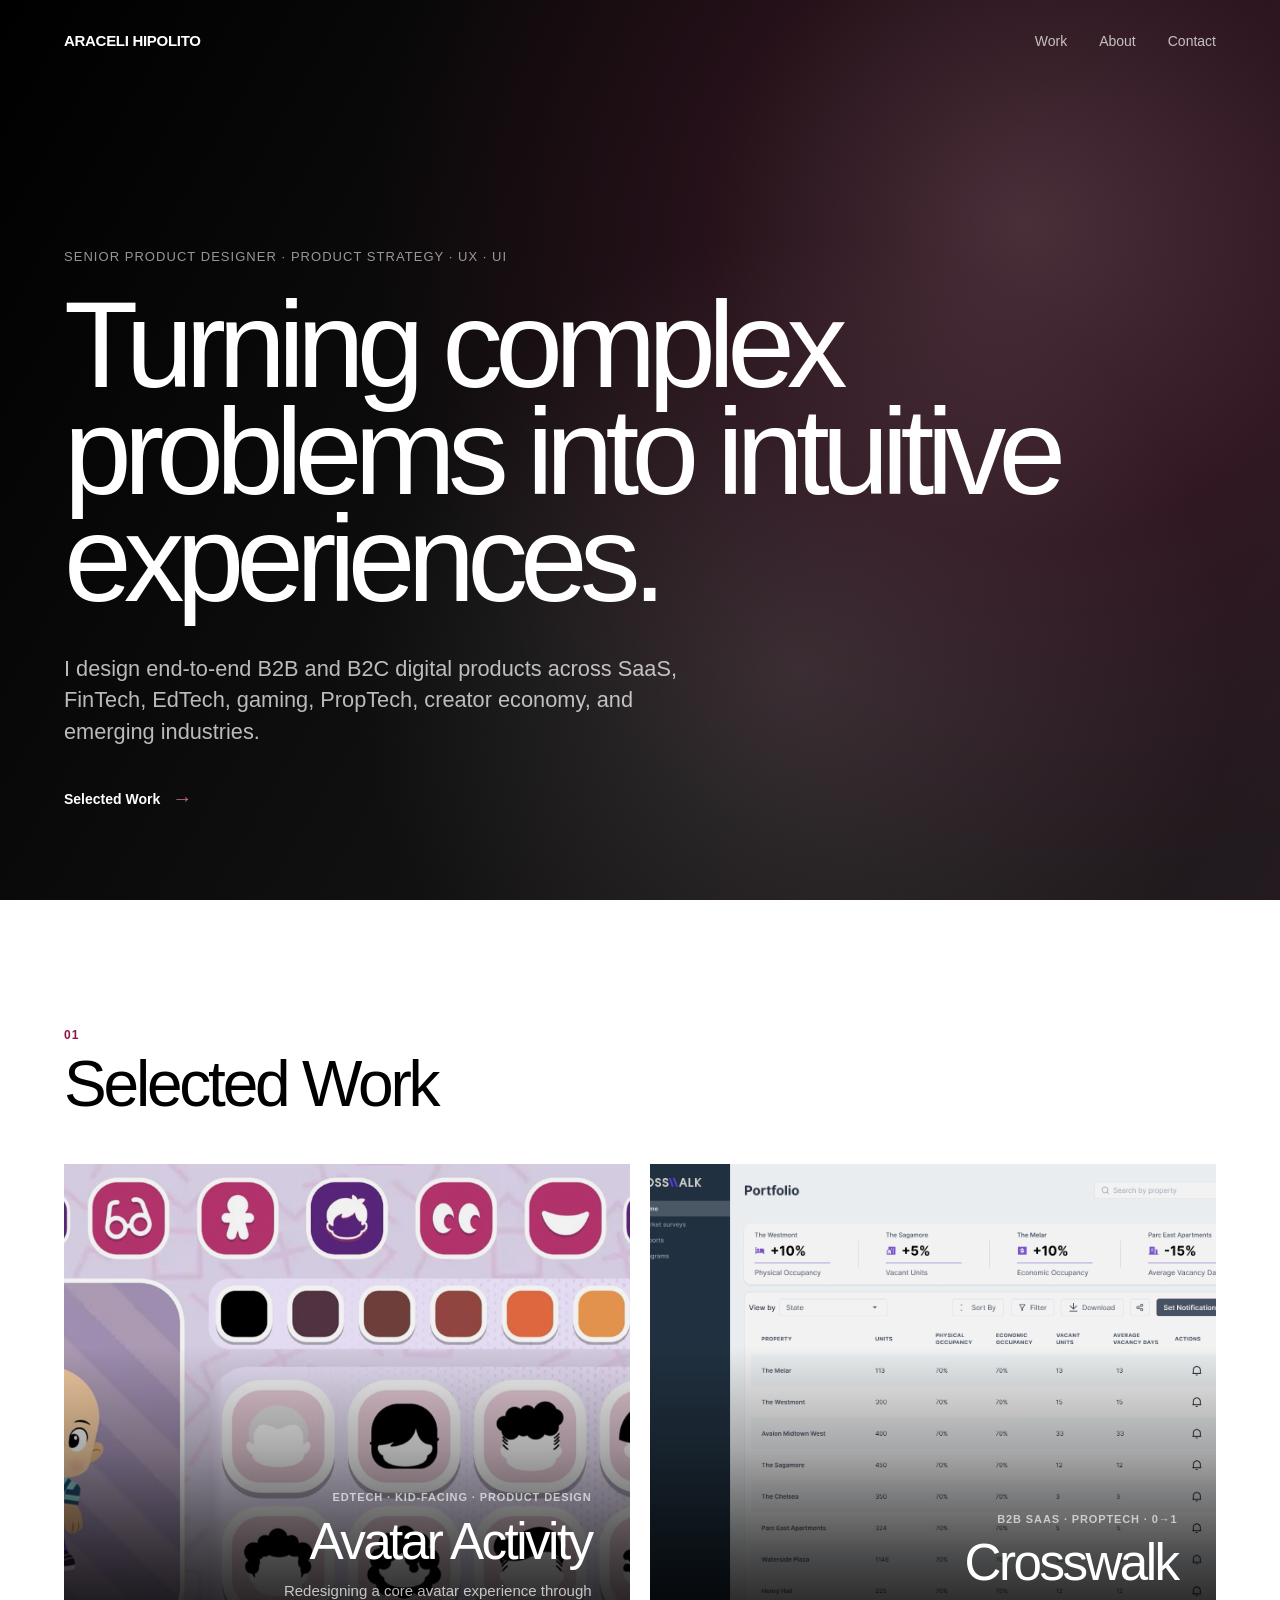
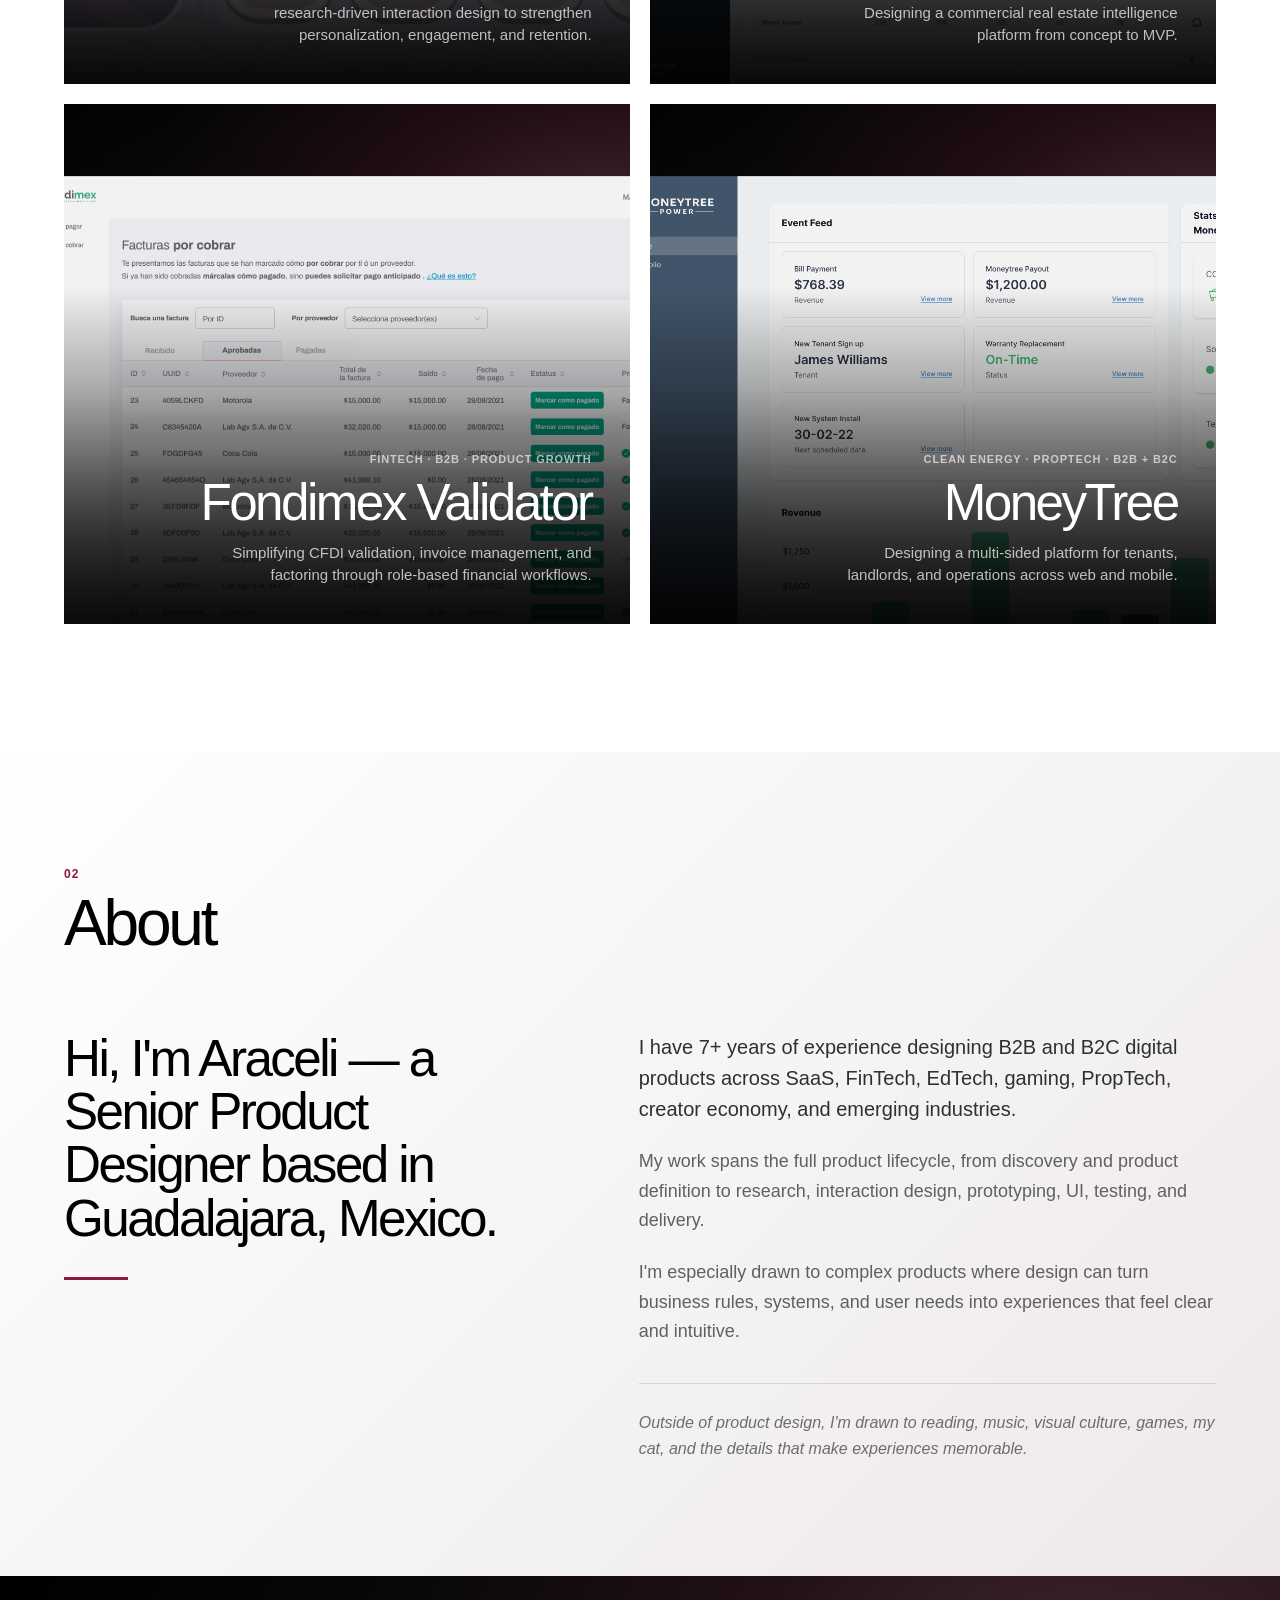
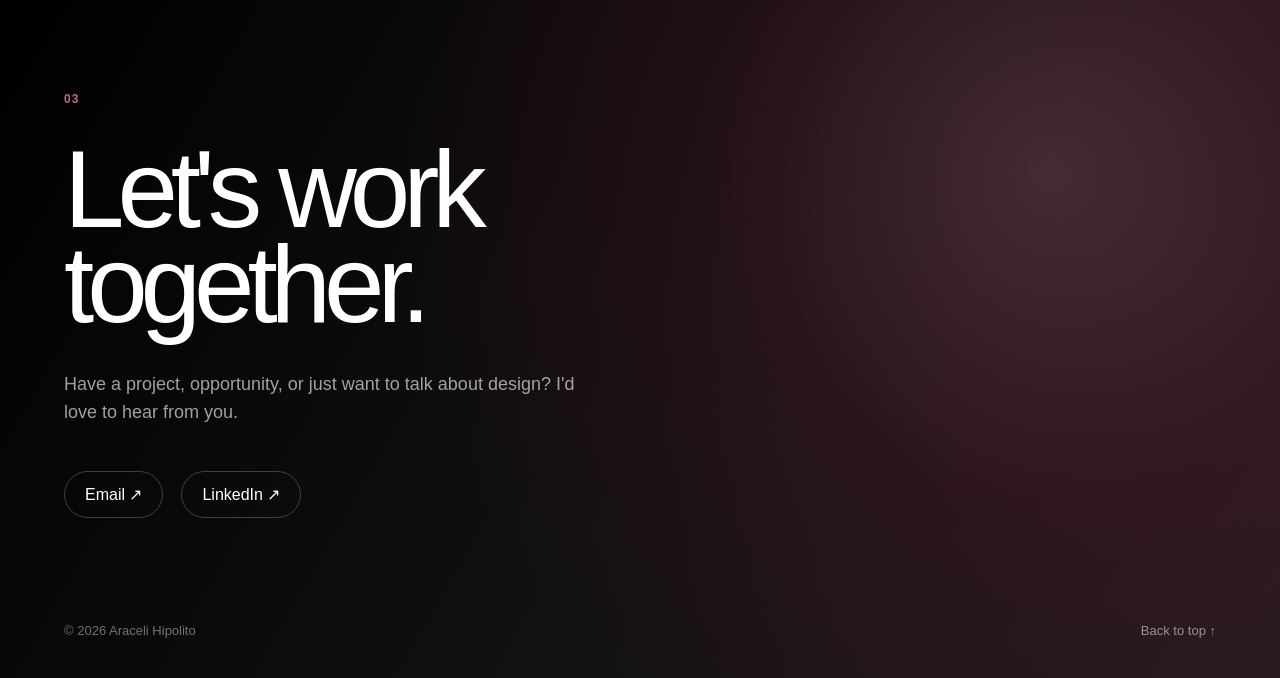
==== index.html @ 6e243907 "Update Selected Work project layout" ====
<!DOCTYPE html>
<html lang="en">

<head>
  <meta charset="UTF-8">

  <meta
    name="viewport"
    content="width=device-width, initial-scale=1.0"
  >

  <title>
    Araceli Hipolito — Senior Product Designer
  </title>

  <link
    rel="icon"
    type="image/png"
    href="/assets/favicon.png"
  >

  <meta
    name="description"
    content="Senior Product Designer crafting intuitive end-to-end digital experiences from complex problems."
  >

  <link
    rel="stylesheet"
    href="css/styles.css"
  >
</head>

<body>

  <header class="site-header">

    <a
      href="/"
      class="logo"
      aria-label="Araceli Hipolito — Home"
    >
      ARACELI HIPOLITO
    </a>

    <nav class="nav">
      <a href="#work">Work</a>
      <a href="#about">About</a>
      <a href="#contact">Contact</a>
    </nav>

  </header>


  <main>


    <!-- ========================================
         HERO
    ======================================== -->

    <section class="hero">

      <div class="hero-content">

        <p class="eyebrow">
          SENIOR PRODUCT DESIGNER · PRODUCT STRATEGY · UX · UI
        </p>

        <h1>
          Turning complex problems into intuitive experiences.
        </h1>

        <p class="hero-intro">
          I design end-to-end B2B and B2C digital products across SaaS,
          FinTech, EdTech, gaming, PropTech, creator economy, and
          emerging industries.
        </p>

        <a
          href="#work"
          class="hero-link"
        >
          Selected Work
          <span>→</span>
        </a>

      </div>

    </section>


    <!-- ========================================
         SELECTED WORK
    ======================================== -->

    <section class="work-section" id="work">

      <div class="section-heading">

        <p class="section-number">
          01
        </p>

        <h2>
          Selected Work
        </h2>

      </div>


      <div class="projects-grid">


        <!-- AVATAR ACTIVITY -->

        <a
          href="work/avatar.html"
          class="project-card project-edtech"
        >

          <div class="project-info">

            <p class="project-meta">
              EdTech · Kid-Facing · Product Design
            </p>

            <h3>
              Avatar Activity
            </h3>

            <p>
              Redesigning a core avatar experience through
              research-driven interaction design to strengthen
              personalization, engagement, and retention.
            </p>

          </div>

        </a>


        <!-- CROSSWALK -->

        <a
          href="work/crosswalk.html"
          class="project-card project-crosswalk"
        >

          <div class="project-info">

            <p class="project-meta">
              B2B SaaS · PropTech · 0→1
            </p>

            <h3>
              Crosswalk
            </h3>

            <p>
              Designing a commercial real estate intelligence platform
              from concept to MVP.
            </p>

          </div>

        </a>


        <!-- FONDIMEX VALIDATOR -->

        <a
          href="work/fondimex.html"
          class="project-card project-fondimex"
        >

          <div class="project-info">

            <p class="project-meta">
              FinTech · B2B · Product Growth
            </p>

            <h3>
              Fondimex Validator
            </h3>

            <p>
              Simplifying CFDI validation, invoice management, and
              factoring through role-based financial workflows.
            </p>

          </div>

        </a>


        <!-- MONEYTREE -->

        <a
          href="work/moneytree.html"
          class="project-card project-moneytree"
        >

          <div class="project-info">

            <p class="project-meta">
              Clean Energy · PropTech · B2B + B2C
            </p>

            <h3>
              MoneyTree
            </h3>

            <p>
              Designing a multi-sided platform for tenants, landlords,
              and operations across web and mobile.
            </p>

          </div>

        </a>


      </div>

    </section>


    <!-- ========================================
         ABOUT
    ======================================== -->

    <section class="about-section" id="about">

      <div class="section-heading">

        <p class="section-number">
          02
        </p>

        <h2>
          About
        </h2>

      </div>


      <div class="about-content">

        <div class="about-intro">

          <h3>
            Hi, I'm Araceli — a Senior Product Designer
            based in Guadalajara, Mexico.
          </h3>

        </div>


        <div class="about-copy">

          <p>
            I have 7+ years of experience designing B2B and B2C
            digital products across SaaS, FinTech, EdTech, gaming,
            PropTech, creator economy, and emerging industries.
          </p>

          <p>
            My work spans the full product lifecycle, from discovery
            and product definition to research, interaction design,
            prototyping, UI, testing, and delivery.
          </p>

          <p>
            I'm especially drawn to complex products where design
            can turn business rules, systems, and user needs into
            experiences that feel clear and intuitive.
          </p>

          <p class="about-personal">
            Outside of product design, I'm drawn to reading, music,
            visual culture, games, my cat, and the details that make
            experiences memorable.
          </p>

        </div>

      </div>

    </section>


    <!-- ========================================
         CONTACT
    ======================================== -->

    <section class="contact-section" id="contact">

      <p class="section-number">
        03
      </p>

      <h2>
        Let's work<br>
        together.
      </h2>

      <p class="contact-intro">
        Have a project, opportunity, or just want to talk about design?
        I'd love to hear from you.
      </p>


      <div class="contact-links">

        <a href="mailto:araceli.hipolito@gmail.com">
          Email ↗
        </a>

        <a
          href="https://www.linkedin.com/in/aracelihipolito"
          target="_blank"
          rel="noopener noreferrer"
        >
          LinkedIn ↗
        </a>

      </div>


      <div class="contact-footer">

        <p>
          © 2026 Araceli Hipolito
        </p>

        <a href="#">
          Back to top ↑
        </a>

      </div>

    </section>


  </main>

</body>

</html>
---- css/styles.css ----
:root {
  --cherry: #8b1947;
  --soft-cherry: #b86a86;
  --dusty-gray: #b6adb1;

  --black: #000000;
  --soft-black: #151515;
  --gray: #606060;
  --white: #ffffff;

  --page-padding: clamp(24px, 5vw, 80px);
}

/* RESET */

* {
  box-sizing: border-box;
  margin: 0;
  padding: 0;
}

html {
  scroll-behavior: smooth;
}

body {
  background: var(--black);
  color: var(--white);
  font-family:
    "Helvetica Neue",
    Helvetica,
    Arial,
    sans-serif;
  -webkit-font-smoothing: antialiased;
}

a {
  color: inherit;
  text-decoration: none;
}

/* HEADER */

.site-header {
  position: absolute;
  top: 0;
  left: 0;
  width: 100%;
  z-index: 10;

  display: flex;
  justify-content: space-between;
  align-items: center;

  padding: 32px var(--page-padding);
}

.logo {
  font-size: 15px;
  font-weight: 600;
  letter-spacing: -0.02em;
}

.nav {
  display: flex;
  align-items: center;
  gap: 32px;
}

.nav a {
  font-size: 14px;
  color: rgba(255, 255, 255, 0.72);
  transition: color 0.2s ease;
}

.nav a:hover {
  color: var(--white);
}

/* HERO */

.hero {
  position: relative;
  min-height: 100svh;

  display: flex;
  align-items: flex-end;

  overflow: hidden;
  padding:
    150px
    var(--page-padding)
    clamp(56px, 7vw, 100px);

  background:
    radial-gradient(
      circle at 80% 25%,
      rgba(184, 106, 134, 0.32) 0%,
      rgba(139, 25, 71, 0.18) 26%,
      transparent 54%
    ),
    radial-gradient(
      circle at 62% 75%,
      rgba(182, 173, 177, 0.18) 0%,
      transparent 42%
    ),
    linear-gradient(
      120deg,
      #000000 0%,
      #101010 48%,
      #231b1f 100%
    );
}

.hero-content {
  position: relative;
  z-index: 2;

  width: min(1100px, 100%);
}

.eyebrow {
  margin-bottom: 28px;

  font-size: 13px;
  font-weight: 500;
  letter-spacing: 0.08em;
  text-transform: uppercase;

  color: rgba(255, 255, 255, 0.58);
}

.hero h1 {
  max-width: 1050px;

  font-size: clamp(64px, 9.5vw, 150px);
  font-weight: 500;
  line-height: 0.88;
  letter-spacing: -0.065em;
}

.hero-intro {
  max-width: 620px;
  margin-top: 40px;

  font-size: clamp(18px, 1.7vw, 24px);
  font-weight: 400;
  line-height: 1.45;

  color: rgba(255, 255, 255, 0.72);
}

.hero-link {
  display: inline-flex;
  align-items: center;
  gap: 12px;

  margin-top: 40px;

  font-size: 14px;
  font-weight: 600;
}

.hero-link span {
  color: var(--soft-cherry);
  font-size: 20px;

  transition: transform 0.2s ease;
}

.hero-link:hover span {
  transform: translateX(5px);
}

/* MOBILE */

@media (max-width: 700px) {
  .site-header {
    padding-top: 24px;
  }

  .nav {
    gap: 18px;
  }

  .nav a:nth-child(2) {
    display: none;
  }

  .hero {
    min-height: 92svh;
    padding-top: 120px;
  }

  .hero h1 {
    font-size: clamp(58px, 17vw, 90px);
  }

  .hero-intro {
    margin-top: 30px;
    font-size: 18px;
  }
}
/* SELECTED WORK */

.work-section {
  padding:
    clamp(90px, 10vw, 160px)
    var(--page-padding);
  background: var(--white);
  color: var(--black);
}

.section-heading {
  margin-bottom: 48px;
}

.section-number {
  margin-bottom: 10px;

  font-size: 12px;
  font-weight: 600;
  letter-spacing: 0.08em;

  color: var(--cherry);
}

.section-heading h2 {
  font-size: clamp(42px, 5vw, 72px);
  font-weight: 500;
  line-height: 1;
  letter-spacing: -0.05em;
}


/* GRID */

.projects-grid {
  display: grid;
  grid-template-columns: repeat(2, 1fr);
  gap: 20px;
}


/* PROJECT */

.project-card {
  position: relative;

  min-height: 520px;

  display: block;
  overflow: hidden;

  background: #222;
  color: var(--white);

  isolation: isolate;
}

.project-card::before {
  content: "";

  position: absolute;
  inset: 0;
  z-index: -2;

  background-position: center;
  background-size: cover;

  transition:
    transform 0.6s cubic-bezier(.2,.7,.2,1);
}

.project-card::after {
  content: "";

  position: absolute;
  inset: 0;
  z-index: -1;

  background:
    linear-gradient(
      to top,
      rgba(0, 0, 0, 0.78) 0%,
      rgba(0, 0, 0, 0.35) 34%,
      rgba(0, 0, 0, 0.05) 65%
    );
}

.project-card:hover::before {
  transform: scale(1.035);
}


/* TEMPORARY PROJECT BACKGROUNDS */

.project-crosswalk::before {
  background-image:
    linear-gradient(
      to bottom,
      rgba(0, 0, 0, 0) 35%,
      rgba(0, 0, 0, 0.12) 55%,
      rgba(0, 0, 0, 0.82) 100%
    ),
    url("../assets/projects/crosswalk/crosswalk-portfolio.png");

  background-size: cover;
  background-position: center;
}

.project-fondimex::before {
  background-image:
    linear-gradient(
      to bottom,
      rgba(0, 0, 0, 0) 35%,
      rgba(0, 0, 0, 0.12) 55%,
      rgba(0, 0, 0, 0.82) 100%
    ),
    url("../assets/projects/fondimex/fondimex-cover.png");

  background-size: cover;
  background-position: center;
}

.project-moneytree::before {
  background-image:
    linear-gradient(
      to bottom,
      rgba(0, 0, 0, 0) 35%,
      rgba(0, 0, 0, 0.12) 55%,
      rgba(0, 0, 0, 0.82) 100%
    ),
    url("../assets/projects/moneytree/moneytree-cover.png");

  background-size: cover;
  background-position: center;
}

.project-edtech::before {
  background-image:
    linear-gradient(
      to bottom,
      rgba(0, 0, 0, 0) 35%,
      rgba(0, 0, 0, 0.12) 55%,
      rgba(0, 0, 0, 0.82) 100%
    ),
    url("../assets/projects/edtech/edtech-cover.png");

  background-size: cover;
  background-position: center;
}


/* PROJECT INFORMATION */

.project-info {
  position: absolute;

  right: clamp(22px, 3vw, 40px);
  bottom: clamp(22px, 3vw, 40px);

  width: min(440px, 78%);

  text-align: right;
}

.project-meta {
  margin-bottom: 12px;

  font-size: 11px;
  font-weight: 600;
  line-height: 1.4;

  letter-spacing: 0.08em;
  text-transform: uppercase;

  color: rgba(255, 255, 255, 0.65);
}

.project-info h3 {
  font-size: clamp(34px, 4vw, 58px);
  font-weight: 500;
  line-height: 0.95;
  letter-spacing: -0.05em;
}

.project-info > p:last-child {
  margin-top: 14px;
  margin-left: auto;

  max-width: 360px;

  font-size: 15px;
  line-height: 1.45;

  color: rgba(255, 255, 255, 0.72);
}


/* PROJECT GRID RESPONSIVE */

@media (max-width: 900px) {

  .projects-grid {
    grid-template-columns: 1fr;
  }

  .project-card {
    min-height: 480px;
  }

}


@media (max-width: 600px) {

  .work-section {
    padding-top: 80px;
  }

  .section-heading {
    margin-bottom: 32px;
  }

  .project-card {
    min-height: 430px;
  }

  .project-info {
    width: 84%;
  }

}
/* ========================================
   CASE STUDIES — COMPACT V1
======================================== */


/* CASE HEADER */

.case-header {
  display: flex;
  justify-content: space-between;
  align-items: center;

  padding:
    24px
    var(--page-padding);

  background: var(--black);
}

.case-header a {
  color: var(--white);
  text-decoration: none;
}

.back-link {
  font-size: 14px;
  opacity: 0.7;

  transition: opacity 0.2s ease;
}

.back-link:hover {
  opacity: 1;
}

.case-logo {
  font-size: 14px;
  font-weight: 700;
  letter-spacing: -0.02em;
}


/* CASE STUDY BASE */

.case-study {
  background: var(--white);
  color: var(--black);
}


/* HERO */

.case-hero {
  max-width: 1360px;
  margin: 0 auto;

  padding:
    clamp(64px, 7vw, 100px)
    var(--page-padding)
    clamp(44px, 5vw, 68px);
}

.case-meta {
  margin-bottom: 18px;

  color: var(--cherry);

  font-size: 12px;
  font-weight: 700;
  letter-spacing: 0.08em;
  text-transform: uppercase;
}

.case-hero h1 {
  max-width: 1100px;

  font-size: clamp(64px, 8vw, 126px);
  font-weight: 500;
  line-height: 0.9;
  letter-spacing: -0.07em;
}

.case-title-accent {
  color: var(--cherry);
}

.case-summary {
  max-width: 820px;

  margin-top: 28px;

  font-size: clamp(20px, 2vw, 30px);
  line-height: 1.35;

  color: var(--gray);
}


/* PROJECT SNAPSHOT */

.case-details {
  display: grid;
  grid-template-columns: repeat(4, 1fr);

  gap: 24px;

  max-width: 1360px;
  margin: 0 auto;

  padding:
    28px
    var(--page-padding);

  border-top: 1px solid #dedede;
  border-bottom: 1px solid #dedede;
}

.case-detail span {
  display: block;

  margin-bottom: 8px;

  color: var(--gray);

  font-size: 11px;
  font-weight: 700;
  letter-spacing: 0.08em;
  text-transform: uppercase;
}

.case-detail p {
  font-size: 16px;
  line-height: 1.4;
}


/* CONTENT SECTIONS */

.case-section {
  max-width: 1120px;
  margin: 0 auto;

  padding:
    clamp(44px, 4.5vw, 68px)
    var(--page-padding);
}

.case-section .section-number {
  margin-bottom: 16px;

  color: var(--cherry);
}

.case-section h2 {
  max-width: 820px;

  font-size: clamp(40px, 4.8vw, 66px);
  font-weight: 500;
  line-height: 0.98;
  letter-spacing: -0.05em;
}

.case-body {
  max-width: 760px;

  margin-top: 20px;
  margin-left: auto;

  color: var(--gray);

  font-size: clamp(18px, 1.5vw, 22px);
  line-height: 1.5;
}

.case-body + .case-body {
  margin-top: 14px;
}

.case-body-compact {
  max-width: 820px;
}

.case-note {
  max-width: 760px;

  margin-top: 16px;
  margin-left: auto;

  color: var(--gray);

  font-size: 14px;
  line-height: 1.5;
  font-style: italic;
}

.case-note-left {
  margin-left: auto;
}


/* ========================================
   CONCEPT → MVP PROCESS
======================================== */

.process-flow {
  display: grid;
  grid-template-columns: repeat(5, 1fr);

  gap: 10px;

  margin-top: 32px;
}

.process-item {
  min-height: 132px;

  padding: 16px;

  border-top: 2px solid var(--cherry);

  background: #f7f7f7;
}

.process-item span {
  display: block;

  margin-bottom: 18px;

  color: var(--cherry);

  font-size: 11px;
  font-weight: 700;
  letter-spacing: 0.08em;
}

.process-item h3 {
  margin-bottom: 6px;

  font-size: 18px;
  font-weight: 500;
  line-height: 1.15;
  letter-spacing: -0.03em;
}

.process-item p {
  color: var(--gray);

  font-size: 13px;
  line-height: 1.4;
}


/* ========================================
   PRODUCT AREAS / LEARNINGS
======================================== */

.case-columns {
  display: grid;
  grid-template-columns: repeat(2, 1fr);

  gap: 30px 52px;

  margin-top: 34px;
}

.case-columns > div {
  padding-top: 16px;

  border-top: 1px solid #d8d8d8;
}

.case-columns h3 {
  margin-bottom: 9px;

  font-size: 23px;
  font-weight: 500;
  line-height: 1.15;
  letter-spacing: -0.03em;
}

.case-columns p {
  max-width: 470px;

  color: var(--gray);

  font-size: 16px;
  line-height: 1.5;
}


/* ========================================
   PRODUCT SCREENS
======================================== */

.case-media-grid {
  display: grid;
  grid-template-columns: 1.4fr 0.6fr;

  gap: 14px;

  width: min(100% - (var(--page-padding) * 2), 1050px);

  margin:
    4px
    auto
    38px;
}

.case-media {
  display: flex;
  align-items: center;
  justify-content: center;

  margin: 0;

  overflow: hidden;

  background: #f5f5f5;
}

.case-media img {
  display: block;

  width: 100%;
  height: 100%;

  max-height: 440px;

  object-fit: cover;
  object-position: center;
}

.case-media-featured img {
  object-fit: contain;
}


/* ========================================
   NEXT PROJECT
======================================== */

.next-project {
  padding:
    clamp(64px, 7vw, 96px)
    var(--page-padding);

  background: var(--black);
  color: var(--white);
}

.next-project p {
  margin-bottom: 14px;

  color: var(--dusty-gray);

  font-size: 12px;
  letter-spacing: 0.08em;
  text-transform: uppercase;
}

.next-project a {
  display: inline-block;

  color: var(--white);

  font-size: clamp(48px, 7vw, 96px);
  line-height: 1;
  letter-spacing: -0.06em;
  text-decoration: none;

  transition: opacity 0.2s ease;
}

.next-project a:hover {
  opacity: 0.65;
}


/* ========================================
   TABLET
======================================== */

@media (max-width: 950px) {

  .case-details {
    grid-template-columns: repeat(2, 1fr);

    gap: 24px 20px;
  }

  .process-flow {
    grid-template-columns: repeat(3, 1fr);
  }

  .case-media-grid {
    grid-template-columns: 1fr 1fr;
  }

}


/* ========================================
   MOBILE
======================================== */

@media (max-width: 650px) {

  .case-header {
    padding:
      18px
      var(--page-padding);
  }

  .case-logo {
    display: none;
  }

  .case-hero {
    padding:
      48px
      var(--page-padding)
      36px;
  }

  .case-meta {
    margin-bottom: 14px;
  }

  .case-hero h1 {
    font-size: clamp(54px, 18vw, 82px);
  }

  .case-summary {
    margin-top: 20px;

    font-size: 19px;
    line-height: 1.4;
  }


  /* SNAPSHOT */

  .case-details {
    grid-template-columns: repeat(2, 1fr);

    gap: 22px 16px;

    padding:
      24px
      var(--page-padding);
  }

  .case-detail p {
    font-size: 14px;
  }


  /* CONTENT */

  .case-section {
    padding:
      38px
      var(--page-padding);
  }

  .case-section .section-number {
    margin-bottom: 12px;
  }

  .case-section h2 {
    font-size: clamp(36px, 11vw, 50px);
  }

  .case-body {
    margin-left: 0;
    margin-top: 16px;

    font-size: 17px;
    line-height: 1.5;
  }

  .case-body + .case-body {
    margin-top: 12px;
  }

  .case-note,
  .case-note-left {
    margin-left: 0;

    font-size: 13px;
  }


  /* PROCESS */

  .process-flow {
    grid-template-columns: repeat(2, 1fr);

    gap: 8px;

    margin-top: 26px;
  }

  .process-item {
    min-height: 118px;

    padding: 13px;
  }

  .process-item span {
    margin-bottom: 12px;
  }

  .process-item h3 {
    font-size: 16px;
  }

  .process-item p {
    font-size: 12px;
  }


  /* PRODUCT AREAS */

  .case-columns {
    grid-template-columns: 1fr;

    gap: 22px;

    margin-top: 26px;
  }

  .case-columns > div {
    padding-top: 13px;
  }

  .case-columns h3 {
    font-size: 21px;
  }

  .case-columns p {
    font-size: 15px;
  }


  /* IMAGES */

  .case-media-grid {
    grid-template-columns: 1fr;

    gap: 10px;

    width: calc(100% - (var(--page-padding) * 2));

    margin-bottom: 30px;
  }

  .case-media img {
    width: 100%;
    height: auto;

    max-height: none;

    object-fit: contain;
  }


  /* NEXT PROJECT */

  .next-project {
    padding:
      54px
      var(--page-padding);
  }

}
/* ========================================
   CASE STUDY — IMAGE INTERACTIONS
======================================== */

.case-media {
  cursor: zoom-in;

  transition:
    transform 0.28s ease,
    box-shadow 0.28s ease;
}

.case-media img {
  height: auto;
  max-height: 420px;

  object-fit: contain;

  transition: transform 0.35s ease;
}

@media (hover: hover) {

  .case-media:hover {
    transform: translateY(-5px);

    box-shadow:
      0 14px 32px rgba(0, 0, 0, 0.10);
  }

  .case-media:hover img {
    transform: scale(1.012);
  }

}
/* ========================================
   CASE STUDY — SCREEN GRID
======================================== */

.case-media-grid {
  display: grid;
  grid-template-columns: repeat(2, minmax(0, 1fr));
  gap: 24px;

  align-items: stretch;
}

.case-media-grid .case-media {
  width: 100%;
  height: 420px;

  padding: 24px;

  display: flex;
  align-items: center;
  justify-content: center;

  background: #f5f5f5;
}

.case-media-grid .case-media img {
  width: 100%;
  height: 100%;

  max-height: none;

  object-fit: contain;
  object-position: center;
}


/* MOBILE */

@media (max-width: 760px) {

  .case-media-grid {
    grid-template-columns: 1fr;
    gap: 16px;
  }

  .case-media-grid .case-media {
    height: 280px;
    padding: 16px;
  }

}
/* ========================================
   CASE STUDY — LIGHTBOX
======================================== */

body.lightbox-open {
  overflow: hidden;
}

.lightbox {
  position: fixed;
  inset: 0;
  z-index: 9999;

  display: flex;
  align-items: center;
  justify-content: center;

  padding: clamp(20px, 4vw, 56px);

  background: rgba(0, 0, 0, 0.92);

  opacity: 0;
  visibility: hidden;

  transition:
    opacity 0.25s ease,
    visibility 0.25s ease;
}

.lightbox.is-open {
  opacity: 1;
  visibility: visible;
}

.lightbox-content {
  width: 100%;
  height: 100%;

  display: flex;
  align-items: center;
  justify-content: center;
}

.lightbox-image {
  display: block;

  max-width: 100%;
  max-height: 100%;

  width: auto;
  height: auto;

  object-fit: contain;

  transform: scale(0.97);
  opacity: 0;

  transition:
    transform 0.25s ease,
    opacity 0.25s ease;
}

.lightbox.is-open .lightbox-image {
  transform: scale(1);
  opacity: 1;
}

.lightbox-close {
  position: absolute;

  top: 20px;
  right: 24px;

  z-index: 2;

  width: 44px;
  height: 44px;

  display: flex;
  align-items: center;
  justify-content: center;

  border: 0;
  padding: 0;

  background: transparent;
  color: #ffffff;

  font-family: inherit;
  font-size: 38px;
  font-weight: 300;
  line-height: 1;

  cursor: pointer;

  opacity: 0.72;

  transition: opacity 0.2s ease;
}

.lightbox-close:hover {
  opacity: 1;
}


/* MOBILE */

@media (max-width: 650px) {

  .lightbox {
    padding: 56px 14px 20px;
  }

  .lightbox-close {
    top: 12px;
    right: 12px;
  }

}
/* ========================================
   ABOUT
======================================== */

.about-section {
  position: relative;

  padding:
    clamp(88px, 9vw, 140px)
    var(--page-padding);

  background:
    linear-gradient(
      135deg,
      #ffffff 0%,
      #f5f3f4 55%,
      #eee8eb 100%
    );

  color: var(--black);
}

.about-section .section-heading {
  margin-bottom: clamp(52px, 6vw, 84px);
}

.about-content {
  display: grid;
  grid-template-columns: minmax(0, 0.9fr) minmax(0, 1.1fr);

  gap: clamp(56px, 8vw, 120px);

  max-width: 1280px;
}

.about-intro h3 {
  max-width: 540px;

  margin: 0;

  font-size: clamp(34px, 4vw, 58px);
  font-weight: 500;
  line-height: 1.04;
  letter-spacing: -0.05em;

  color: var(--black);
}

.about-intro h3::after {
  content: "";

  display: block;

  width: 64px;
  height: 3px;

  margin-top: 32px;

  background: var(--cherry);
}

.about-copy {
  max-width: 620px;
}

.about-copy p {
  margin: 0 0 22px;

  font-size: 18px;
  line-height: 1.65;

  color: var(--gray);
}

.about-copy p:first-child {
  font-size: 20px;
  line-height: 1.55;

  color: #303030;
}

.about-copy p:last-child {
  margin-bottom: 0;
}

.about-copy .about-personal {
  margin-top: 36px;
  padding-top: 26px;

  border-top: 1px solid rgba(0, 0, 0, 0.12);

  font-size: 16px;
  line-height: 1.6;
  font-style: italic;

  color: rgba(0, 0, 0, 0.55);
}


/* ========================================
   CONTACT
======================================== */

.contact-section {
  position: relative;
  overflow: hidden;

  min-height: 78vh;

  padding:
    clamp(90px, 9vw, 140px)
    var(--page-padding)
    40px;

  display: flex;
  flex-direction: column;

  background:
    radial-gradient(
      circle at 82% 28%,
      rgba(184, 106, 134, 0.28) 0%,
      rgba(139, 25, 71, 0.16) 28%,
      transparent 58%
    ),
    linear-gradient(
      120deg,
      #000000 0%,
      #111111 55%,
      #241a1f 100%
    );

  color: var(--white);
}

.contact-section .section-number {
  color: var(--soft-cherry);
}

.contact-section h2 {
  max-width: 1000px;

  margin: 26px 0 0;

  font-size: clamp(64px, 8.5vw, 132px);
  font-weight: 500;
  line-height: 0.88;
  letter-spacing: -0.065em;

  color: var(--white);
}

.contact-intro {
  max-width: 520px;

  margin-top: 38px;

  font-size: 18px;
  line-height: 1.55;

  color: rgba(255, 255, 255, 0.62);
}

.contact-links {
  display: flex;
  flex-wrap: wrap;

  gap: 18px;

  margin-top: 44px;
}

.contact-links a {
  display: inline-flex;
  align-items: center;

  padding:
    13px
    20px;

  border: 1px solid rgba(255, 255, 255, 0.22);
  border-radius: 999px;

  color: var(--white);

  font-size: 16px;
  font-weight: 500;
  text-decoration: none;

  transition:
    transform 0.22s ease,
    background 0.22s ease,
    border-color 0.22s ease;
}

.contact-links a:hover {
  transform: translateY(-3px);

  background: var(--cherry);
  border-color: var(--cherry);
}

.contact-footer {
  display: flex;
  justify-content: space-between;
  align-items: flex-end;

  gap: 24px;

  margin-top: auto;
  padding-top: 96px;

  font-size: 13px;

  color: rgba(255, 255, 255, 0.42);
}

.contact-footer p {
  margin: 0;
}

.contact-footer a {
  color: rgba(255, 255, 255, 0.52);
  text-decoration: none;

  transition:
    color 0.2s ease,
    transform 0.2s ease;
}

.contact-footer a:hover {
  color: var(--white);
  transform: translateY(-2px);
}


/* ========================================
   ABOUT + CONTACT — MOBILE
======================================== */

@media (max-width: 760px) {

  .about-section {
    padding:
      72px
      var(--page-padding);
  }

  .about-section .section-heading {
    margin-bottom: 42px;
  }

  .about-content {
    grid-template-columns: 1fr;

    gap: 42px;
  }

  .about-intro h3 {
    max-width: 100%;

    font-size: clamp(34px, 10vw, 48px);
  }

  .about-intro h3::after {
    margin-top: 24px;
  }

  .about-copy {
    max-width: 100%;
  }

  .about-copy p,
  .about-copy p:first-child {
    font-size: 17px;
  }

  .about-copy .about-personal {
    margin-top: 28px;
    padding-top: 22px;

    font-size: 15px;
  }


  .contact-section {
    min-height: 72vh;

    padding:
      72px
      var(--page-padding)
      30px;
  }

  .contact-section h2 {
    margin-top: 22px;

    font-size: clamp(58px, 18vw, 88px);
  }

  .contact-intro {
    margin-top: 30px;

    font-size: 17px;
  }

  .contact-links {
    flex-direction: column;
    align-items: flex-start;

    gap: 14px;

    margin-top: 36px;
  }

  .contact-links a {
    font-size: 15px;
  }

  .contact-footer {
    align-items: flex-start;

    padding-top: 70px;

    font-size: 12px;
  }

}
/* ========================================
   CASE STUDY — SINGLE FEATURED IMAGE
======================================== */

.case-media-grid-single {
  grid-template-columns: 1fr;
}

.case-media-grid-single .case-media {
  height: auto;
  min-height: 0;
  padding: 0;
}

.case-media-grid-single .case-media img {
  width: 100%;
  height: auto;
  max-height: none;
  object-fit: contain;
}
/* ========================================
   CASE STUDY — MOBILE SCREEN
======================================== */

.case-media-mobile {
  display: flex;
  align-items: center;
  justify-content: center;

  padding: clamp(32px, 5vw, 72px);

  background: #f5f5f5;
}

.case-media-mobile img {
  width: auto;
  height: auto;

  max-width: min(100%, 420px);
  max-height: 760px;

  object-fit: contain;
}
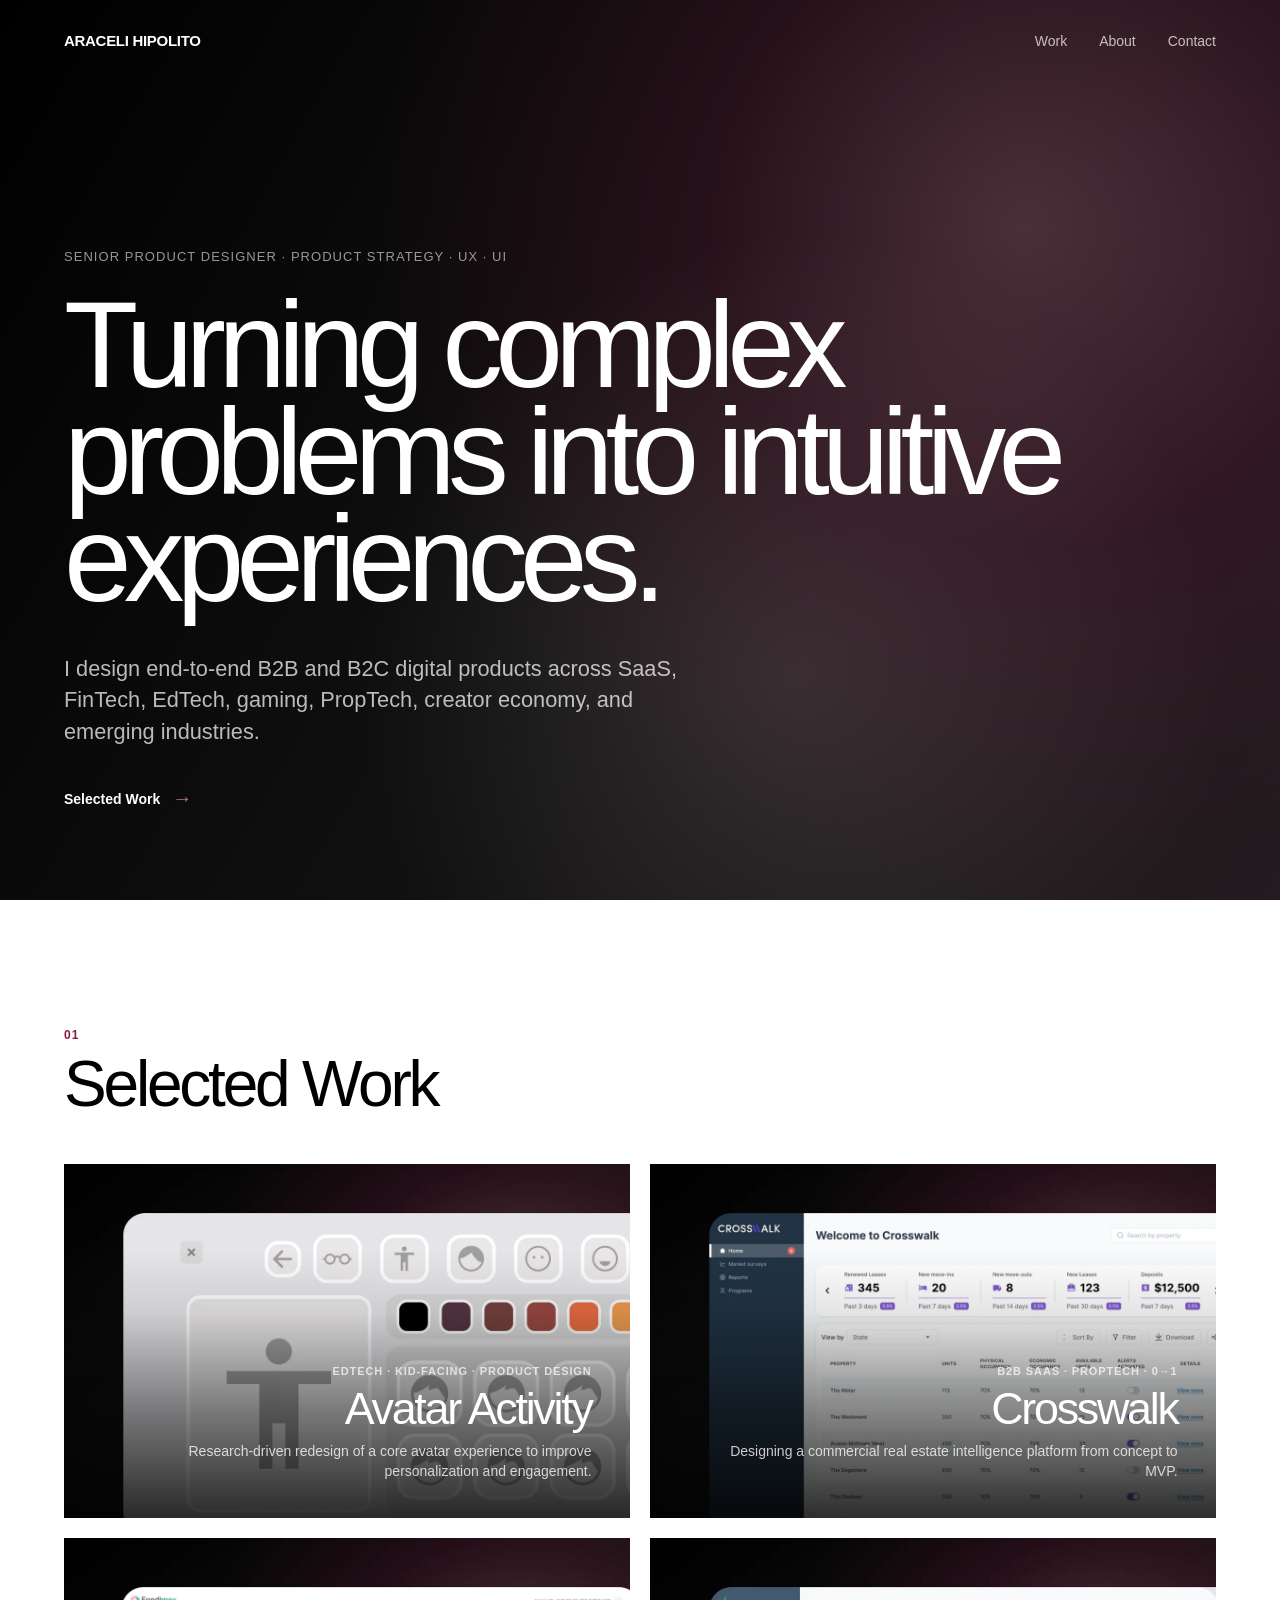
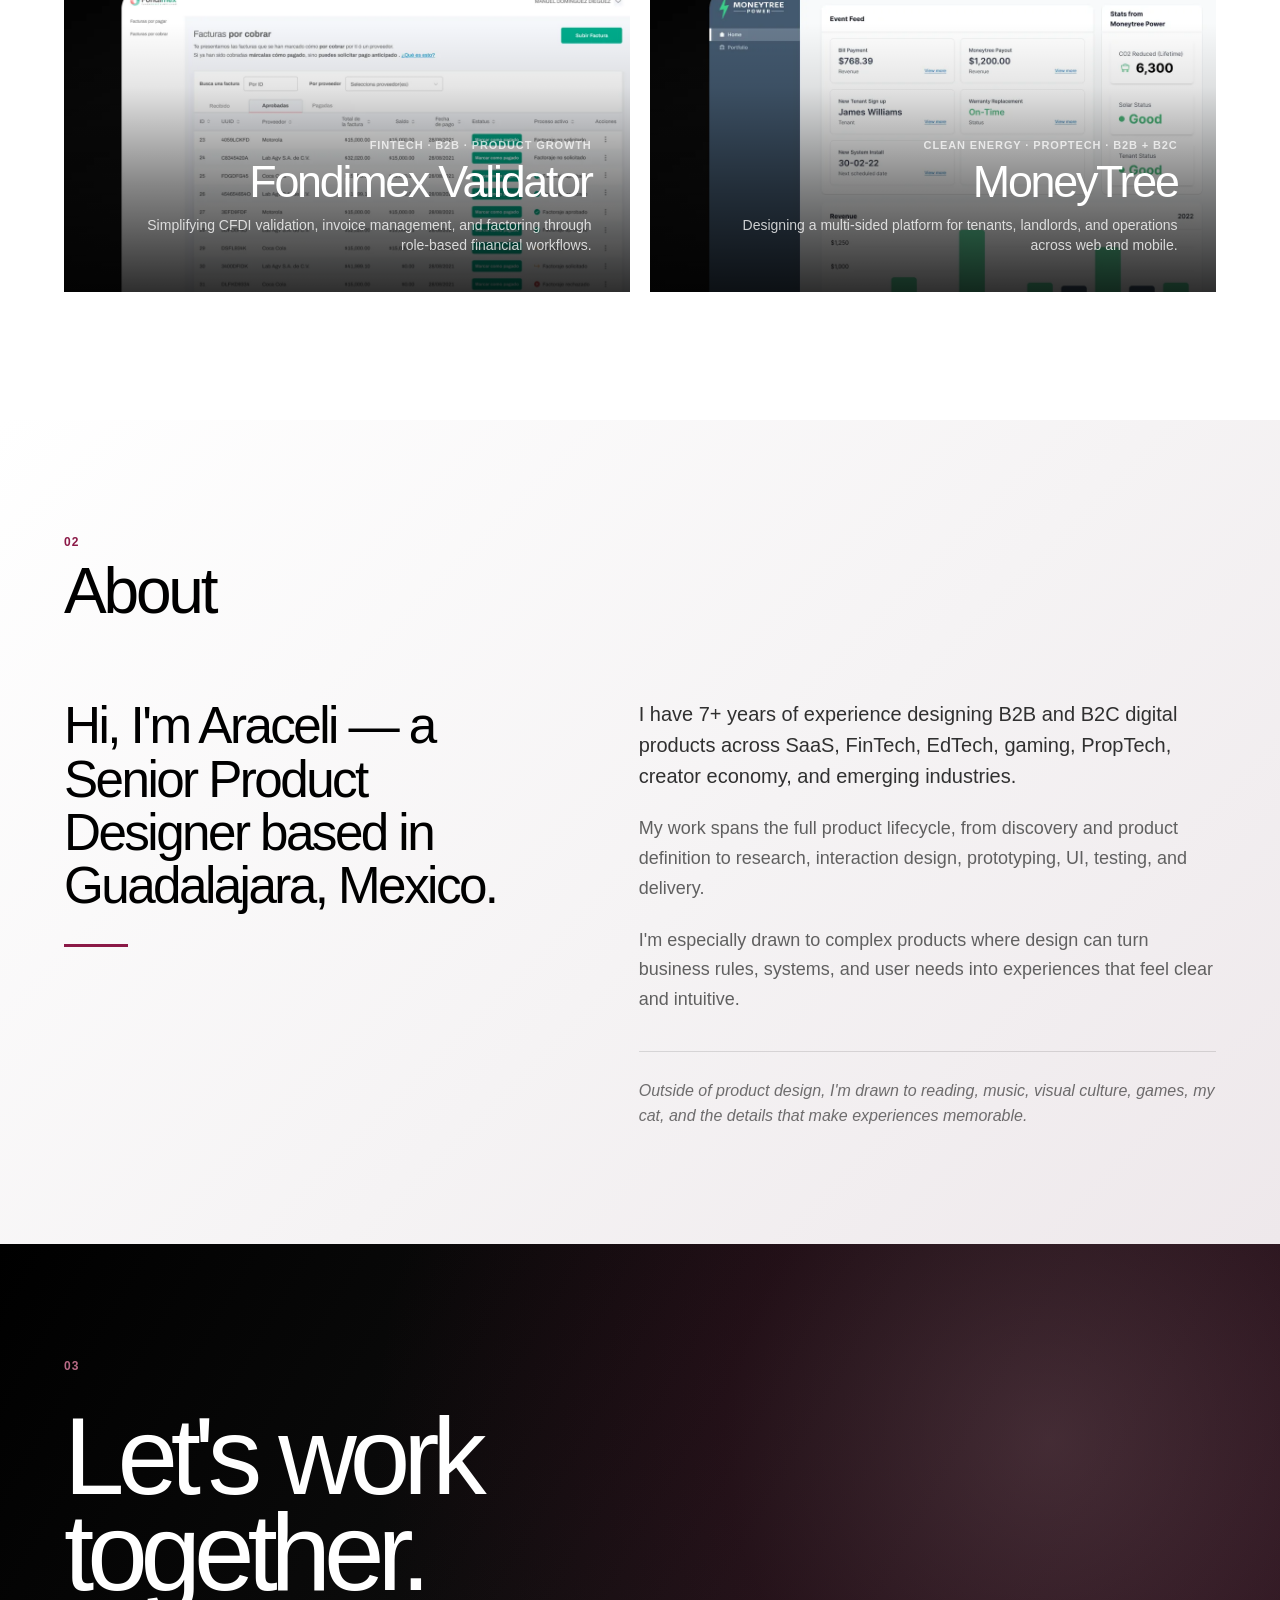
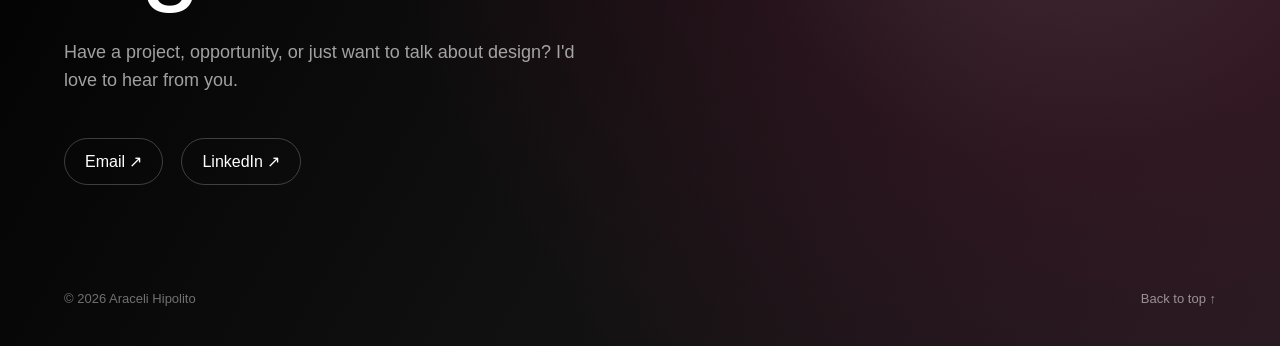
==== commit b88ff2ab: "Avatar description" ====
--- a/index.html
+++ b/index.html
@@ -129,10 +129,9 @@
             </h3>
 
             <p>
-              Redesigning a core avatar experience through
-              research-driven interaction design to strengthen
-              personalization, engagement, and retention.
-            </p>
+  Research-driven redesign of a core avatar experience
+  to improve personalization and engagement.
+</p>
 
           </div>
 
--- a/css/styles.css
+++ b/css/styles.css
@@ -201,12 +201,15 @@
     font-size: 18px;
   }
 }
-/* SELECTED WORK */
+/* ========================================
+   SELECTED WORK
+======================================== */
 
 .work-section {
   padding:
     clamp(90px, 10vw, 160px)
     var(--page-padding);
+
   background: var(--white);
   color: var(--black);
 }
@@ -233,172 +236,180 @@
 }
 
 
-/* GRID */
+/* ========================================
+   PROJECT GRID
+======================================== */
 
 .projects-grid {
   display: grid;
-  grid-template-columns: repeat(2, 1fr);
+  grid-template-columns: repeat(2, minmax(0, 1fr));
+
   gap: 20px;
 }
 
 
-/* PROJECT */
+/* ========================================
+   PROJECT CARD
+======================================== */
 
 .project-card {
   position: relative;
 
-  min-height: 520px;
+  width: 100%;
+  aspect-ratio: 8 / 5;
 
   display: block;
   overflow: hidden;
 
-  background: #222;
+  background: #111111;
   color: var(--white);
 
   isolation: isolate;
 }
+
+
+/* PROJECT COVER */
 
 .project-card::before {
   content: "";
 
   position: absolute;
   inset: 0;
+
   z-index: -2;
 
+  background-size: cover;
   background-position: center;
-  background-size: cover;
+  background-repeat: no-repeat;
+
+  transform: scale(1);
 
   transition:
-    transform 0.6s cubic-bezier(.2,.7,.2,1);
-}
+    transform 0.6s cubic-bezier(.2, .7, .2, 1);
+}
+
+
+/* TEXT READABILITY OVERLAY */
 
 .project-card::after {
   content: "";
 
   position: absolute;
   inset: 0;
+
   z-index: -1;
 
   background:
     linear-gradient(
       to top,
-      rgba(0, 0, 0, 0.78) 0%,
-      rgba(0, 0, 0, 0.35) 34%,
-      rgba(0, 0, 0, 0.05) 65%
+      rgba(0, 0, 0, 0.82) 0%,
+      rgba(0, 0, 0, 0.48) 30%,
+      rgba(0, 0, 0, 0.10) 58%,
+      rgba(0, 0, 0, 0) 76%
     );
 }
 
-.project-card:hover::before {
-  transform: scale(1.035);
-}
-
-
-/* TEMPORARY PROJECT BACKGROUNDS */
+
+/* HOVER */
+
+@media (hover: hover) {
+
+  .project-card:hover::before {
+    transform: scale(1.025);
+  }
+
+}
+
+
+/* ========================================
+   PROJECT COVER IMAGES
+======================================== */
+
+
+/* AVATAR */
+
+.project-edtech::before {
+  background-image:
+    url("../assets/projects/edtech/avatar-cover.webp");
+}
+
+
+/* CROSSWALK */
 
 .project-crosswalk::before {
   background-image:
-    linear-gradient(
-      to bottom,
-      rgba(0, 0, 0, 0) 35%,
-      rgba(0, 0, 0, 0.12) 55%,
-      rgba(0, 0, 0, 0.82) 100%
-    ),
-    url("../assets/projects/crosswalk/crosswalk-portfolio.png");
-
-  background-size: cover;
-  background-position: center;
-}
+    url("../assets/projects/crosswalk/crosswalk-cover.webp");
+}
+
+
+/* FONDIMEX */
 
 .project-fondimex::before {
   background-image:
-    linear-gradient(
-      to bottom,
-      rgba(0, 0, 0, 0) 35%,
-      rgba(0, 0, 0, 0.12) 55%,
-      rgba(0, 0, 0, 0.82) 100%
-    ),
-    url("../assets/projects/fondimex/fondimex-cover.png");
-
-  background-size: cover;
-  background-position: center;
-}
+    url("../assets/projects/fondimex/fondimex-cover.webp");
+}
+
+
+/* MONEYTREE */
 
 .project-moneytree::before {
   background-image:
-    linear-gradient(
-      to bottom,
-      rgba(0, 0, 0, 0) 35%,
-      rgba(0, 0, 0, 0.12) 55%,
-      rgba(0, 0, 0, 0.82) 100%
-    ),
-    url("../assets/projects/moneytree/moneytree-cover.png");
-
-  background-size: cover;
-  background-position: center;
-}
-
-.project-edtech::before {
-  background-image:
-    linear-gradient(
-      to bottom,
-      rgba(0, 0, 0, 0) 35%,
-      rgba(0, 0, 0, 0.12) 55%,
-      rgba(0, 0, 0, 0.82) 100%
-    ),
-    url("../assets/projects/edtech/edtech-cover.png");
-
-  background-size: cover;
-  background-position: center;
-}
-
-
-/* PROJECT INFORMATION */
+    url("../assets/projects/moneytree/moneytree-cover.webp");
+}
+
+
+/* ========================================
+   PROJECT INFORMATION
+======================================== */
 
 .project-info {
   position: absolute;
 
-  right: clamp(22px, 3vw, 40px);
-  bottom: clamp(22px, 3vw, 40px);
-
-  width: min(440px, 78%);
+  right: clamp(24px, 3vw, 40px);
+  bottom: clamp(24px, 3vw, 36px);
+
+  width: min(500px, 82%);
 
   text-align: right;
 }
 
 .project-meta {
-  margin-bottom: 12px;
+  margin-bottom: 8px;
 
   font-size: 11px;
   font-weight: 600;
-  line-height: 1.4;
+  line-height: 1.3;
 
   letter-spacing: 0.08em;
   text-transform: uppercase;
 
-  color: rgba(255, 255, 255, 0.65);
+  color: rgba(255, 255, 255, 0.72);
 }
 
 .project-info h3 {
-  font-size: clamp(34px, 4vw, 58px);
+  font-size: clamp(32px, 3.5vw, 52px);
   font-weight: 500;
   line-height: 0.95;
+
   letter-spacing: -0.05em;
 }
 
 .project-info > p:last-child {
-  margin-top: 14px;
+  max-width: 500px;
+
+  margin-top: 12px;
   margin-left: auto;
 
-  max-width: 360px;
-
-  font-size: 15px;
+  font-size: 14px;
   line-height: 1.45;
 
-  color: rgba(255, 255, 255, 0.72);
-}
-
-
-/* PROJECT GRID RESPONSIVE */
+  color: rgba(255, 255, 255, 0.78);
+}
+
+
+/* ========================================
+   TABLET
+======================================== */
 
 @media (max-width: 900px) {
 
@@ -407,11 +418,15 @@
   }
 
   .project-card {
-    min-height: 480px;
-  }
-
-}
-
+    aspect-ratio: 16 / 9;
+  }
+
+}
+
+
+/* ========================================
+   MOBILE
+======================================== */
 
 @media (max-width: 600px) {
 
@@ -424,14 +439,29 @@
   }
 
   .project-card {
-    min-height: 430px;
+    aspect-ratio: auto;
+    min-height: 420px;
   }
 
   .project-info {
-    width: 84%;
-  }
-
-}
+    right: 22px;
+    bottom: 24px;
+
+    width: calc(100% - 44px);
+  }
+
+  .project-info h3 {
+    font-size: clamp(34px, 11vw, 48px);
+  }
+
+  .project-info > p:last-child {
+    max-width: 330px;
+
+    font-size: 14px;
+  }
+
+}
+
 /* ========================================
    CASE STUDIES — COMPACT V1
 ======================================== */
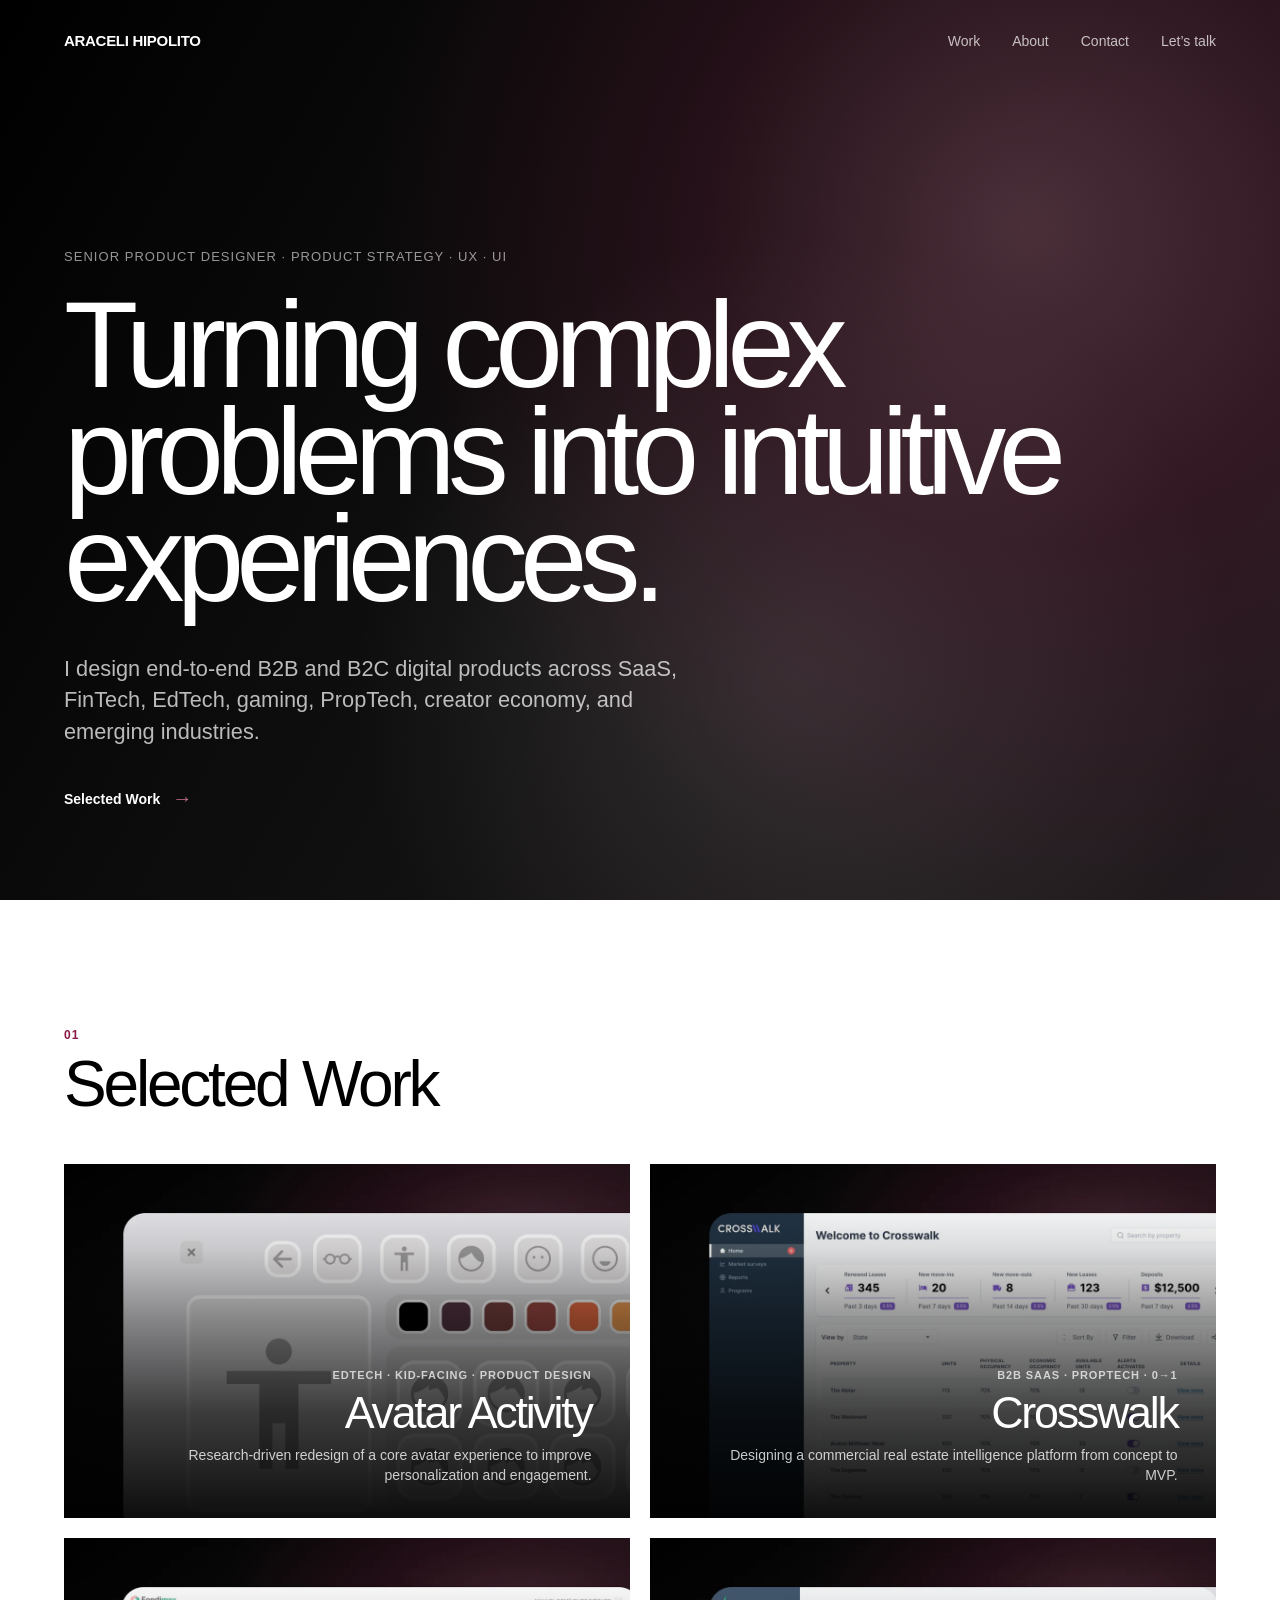
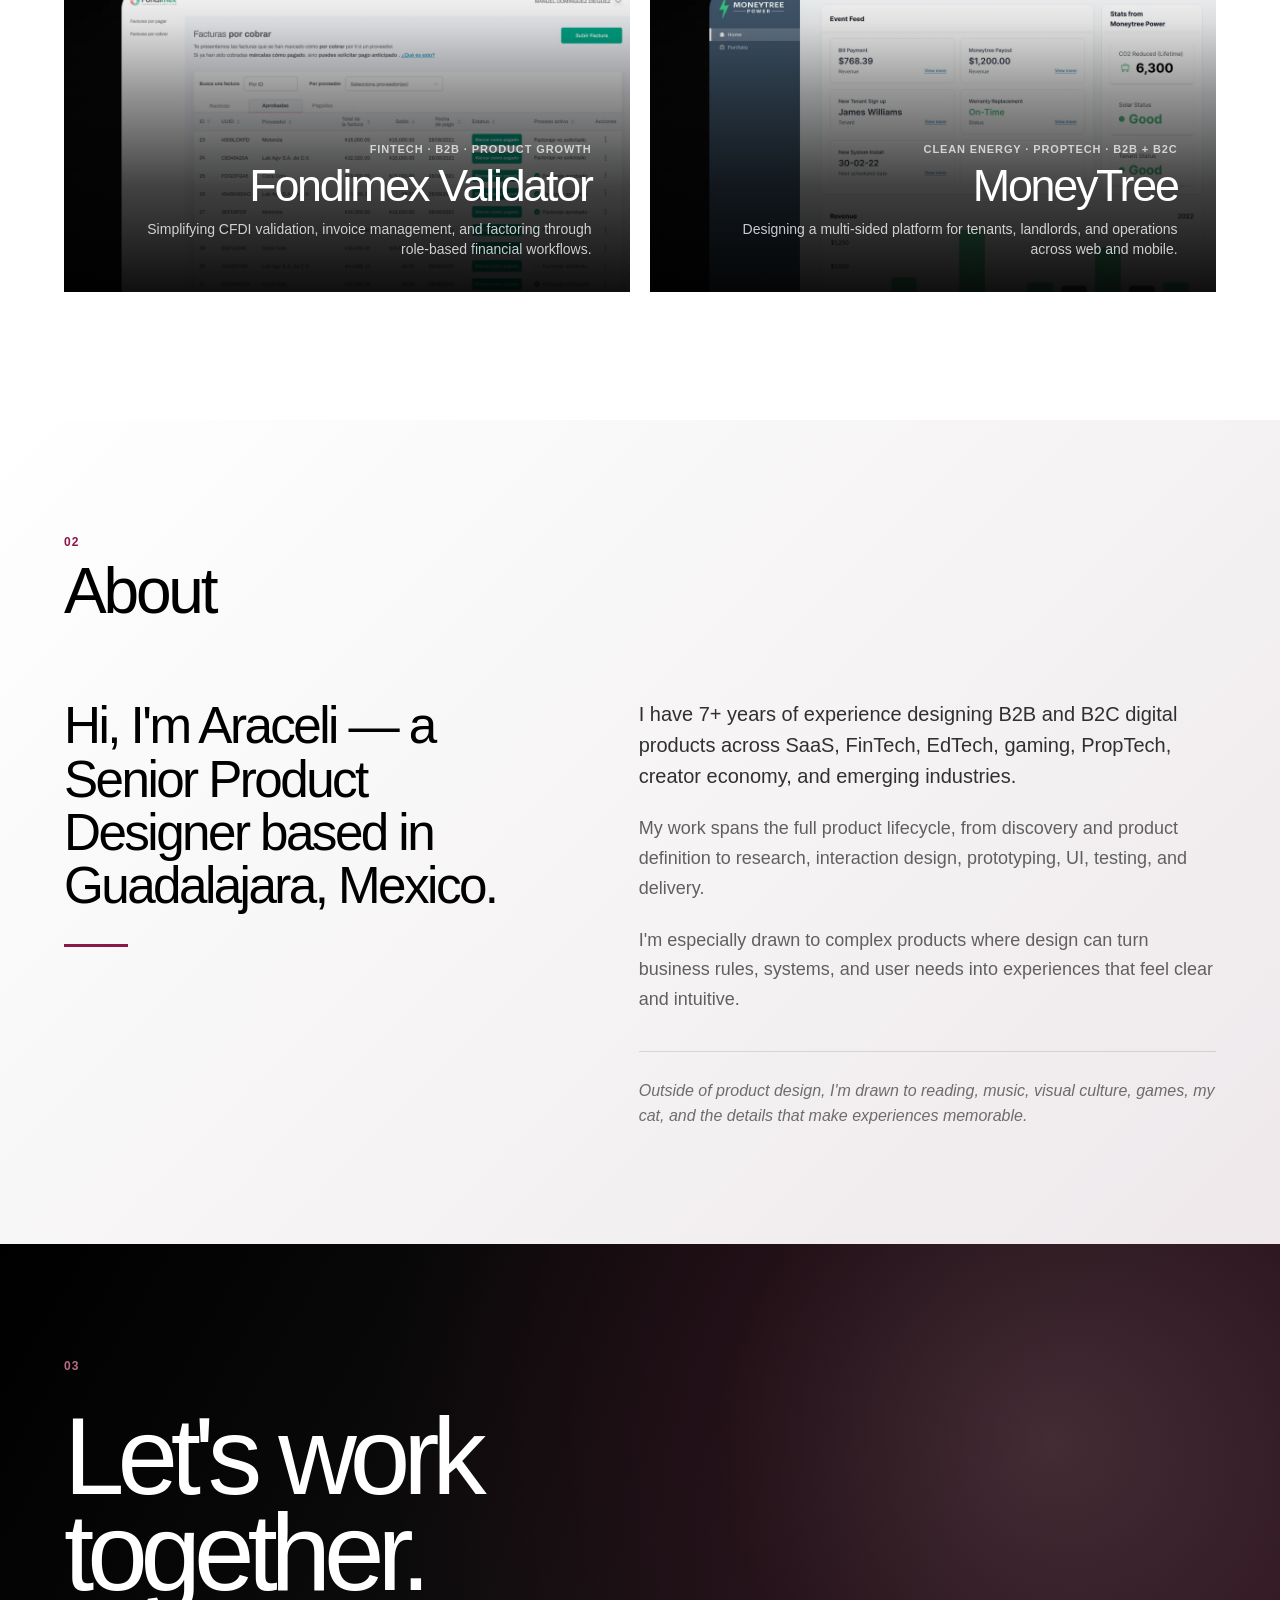
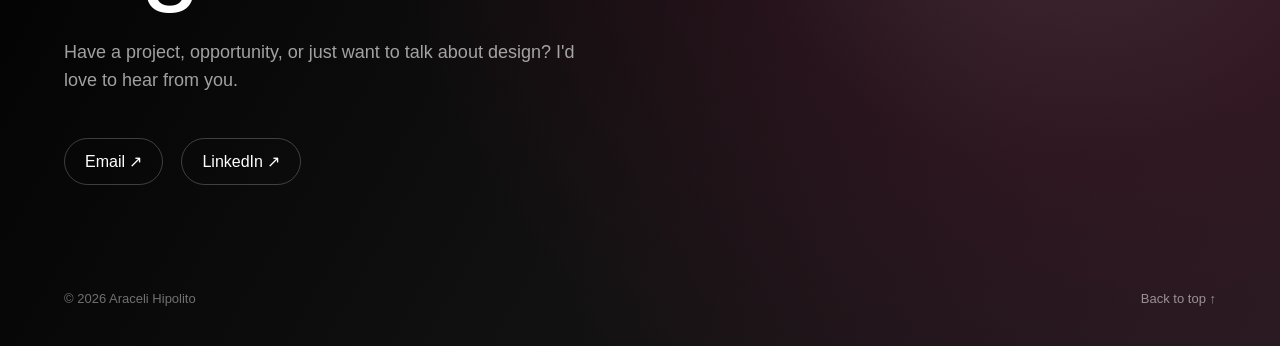
==== commit d5db5961: "Add email CTA to navigation" ====
--- a/index.html
+++ b/index.html
@@ -46,6 +46,13 @@
       <a href="#work">Work</a>
       <a href="#about">About</a>
       <a href="#contact">Contact</a>
+
+      <a
+        href="mailto:araceli.hipolito@gmail.com"
+        class="nav-cta"
+      >
+        Let’s talk
+      </a>
     </nav>
 
   </header>
@@ -129,9 +136,9 @@
             </h3>
 
             <p>
-  Research-driven redesign of a core avatar experience
-  to improve personalization and engagement.
-</p>
+              Research-driven redesign of a core avatar experience
+              to improve personalization and engagement.
+            </p>
 
           </div>
 
--- a/css/styles.css
+++ b/css/styles.css
@@ -302,10 +302,11 @@
   background:
     linear-gradient(
       to top,
-      rgba(0, 0, 0, 0.82) 0%,
-      rgba(0, 0, 0, 0.48) 30%,
-      rgba(0, 0, 0, 0.10) 58%,
-      rgba(0, 0, 0, 0) 76%
+      rgba(0, 0, 0, 0.94) 0%,
+      rgba(0, 0, 0, 0.74) 30%,
+      rgba(0, 0, 0, 0.42) 56%,
+      rgba(0, 0, 0, 0.12) 76%,
+      rgba(0, 0, 0, 0) 90%
     );
 }
 
@@ -366,7 +367,7 @@
   position: absolute;
 
   right: clamp(24px, 3vw, 40px);
-  bottom: clamp(24px, 3vw, 36px);
+  bottom: clamp(20px, 2.5vw, 32px);
 
   width: min(500px, 82%);
 
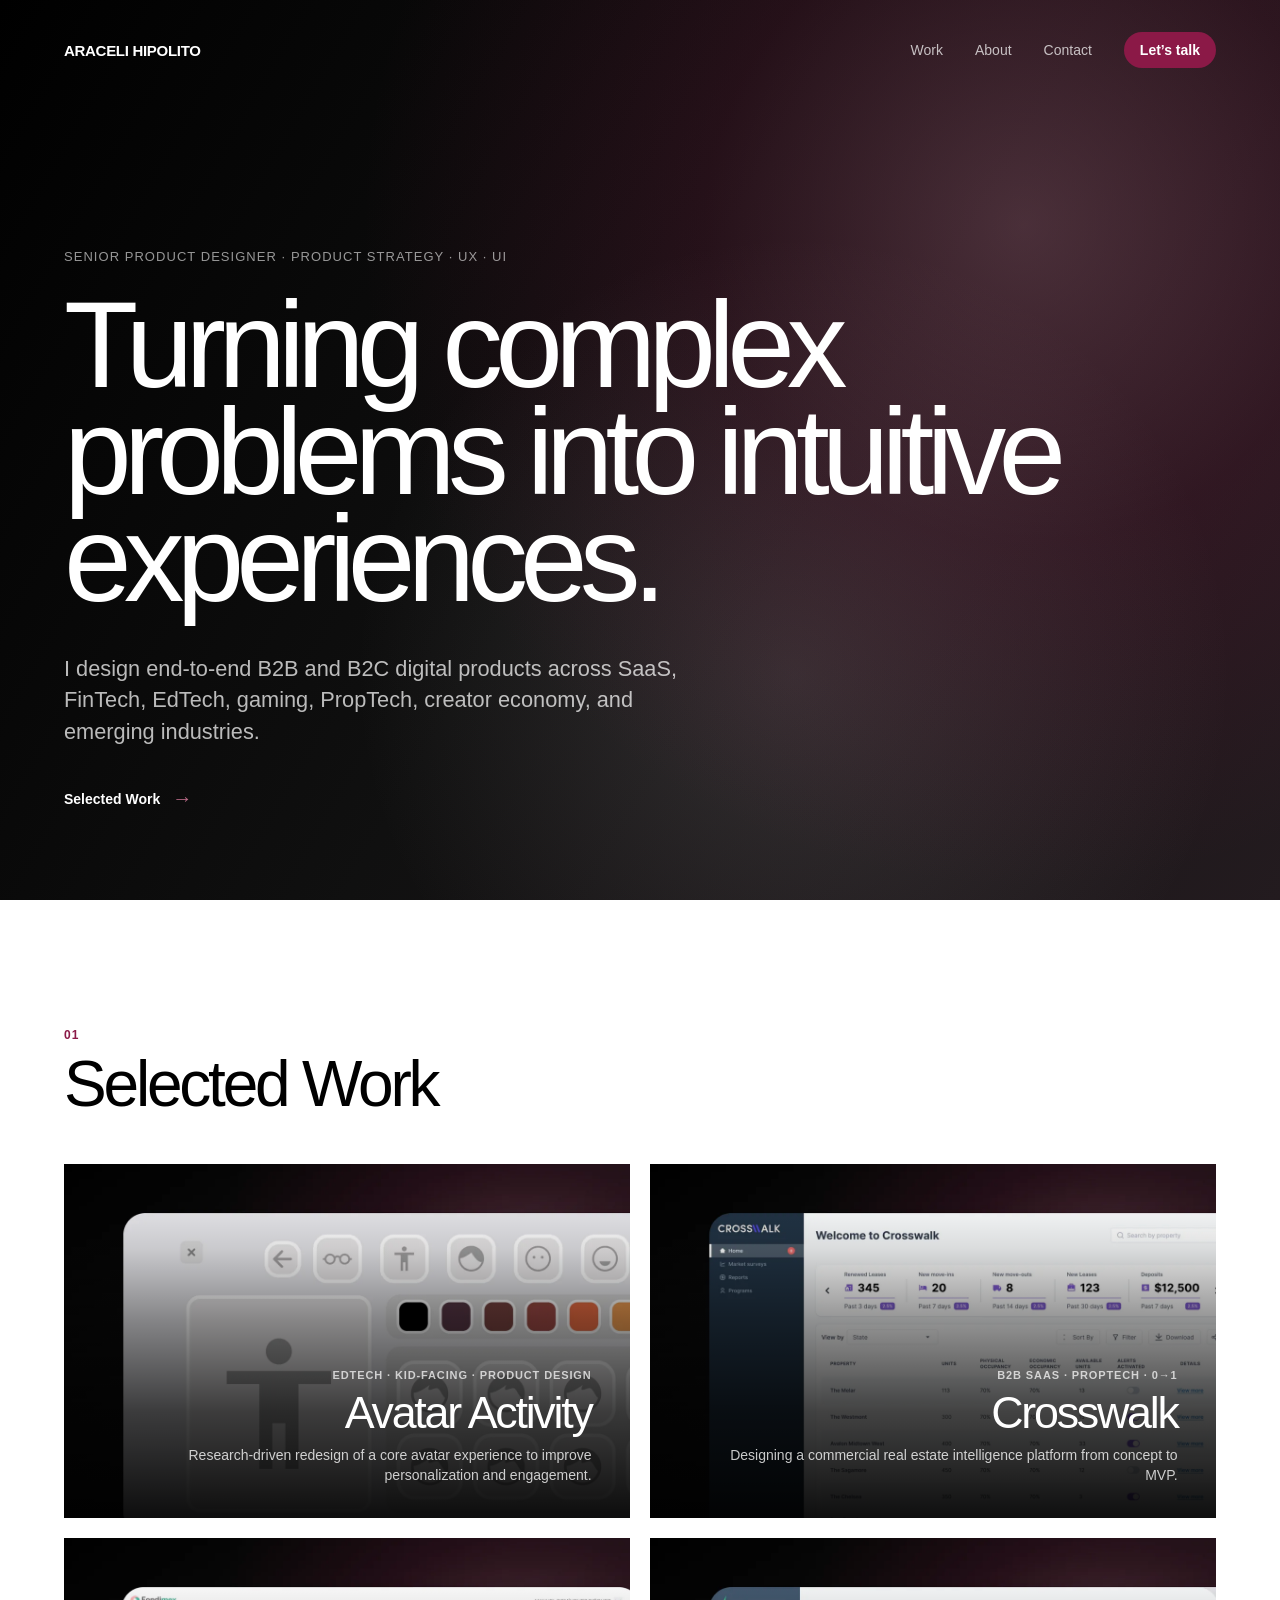
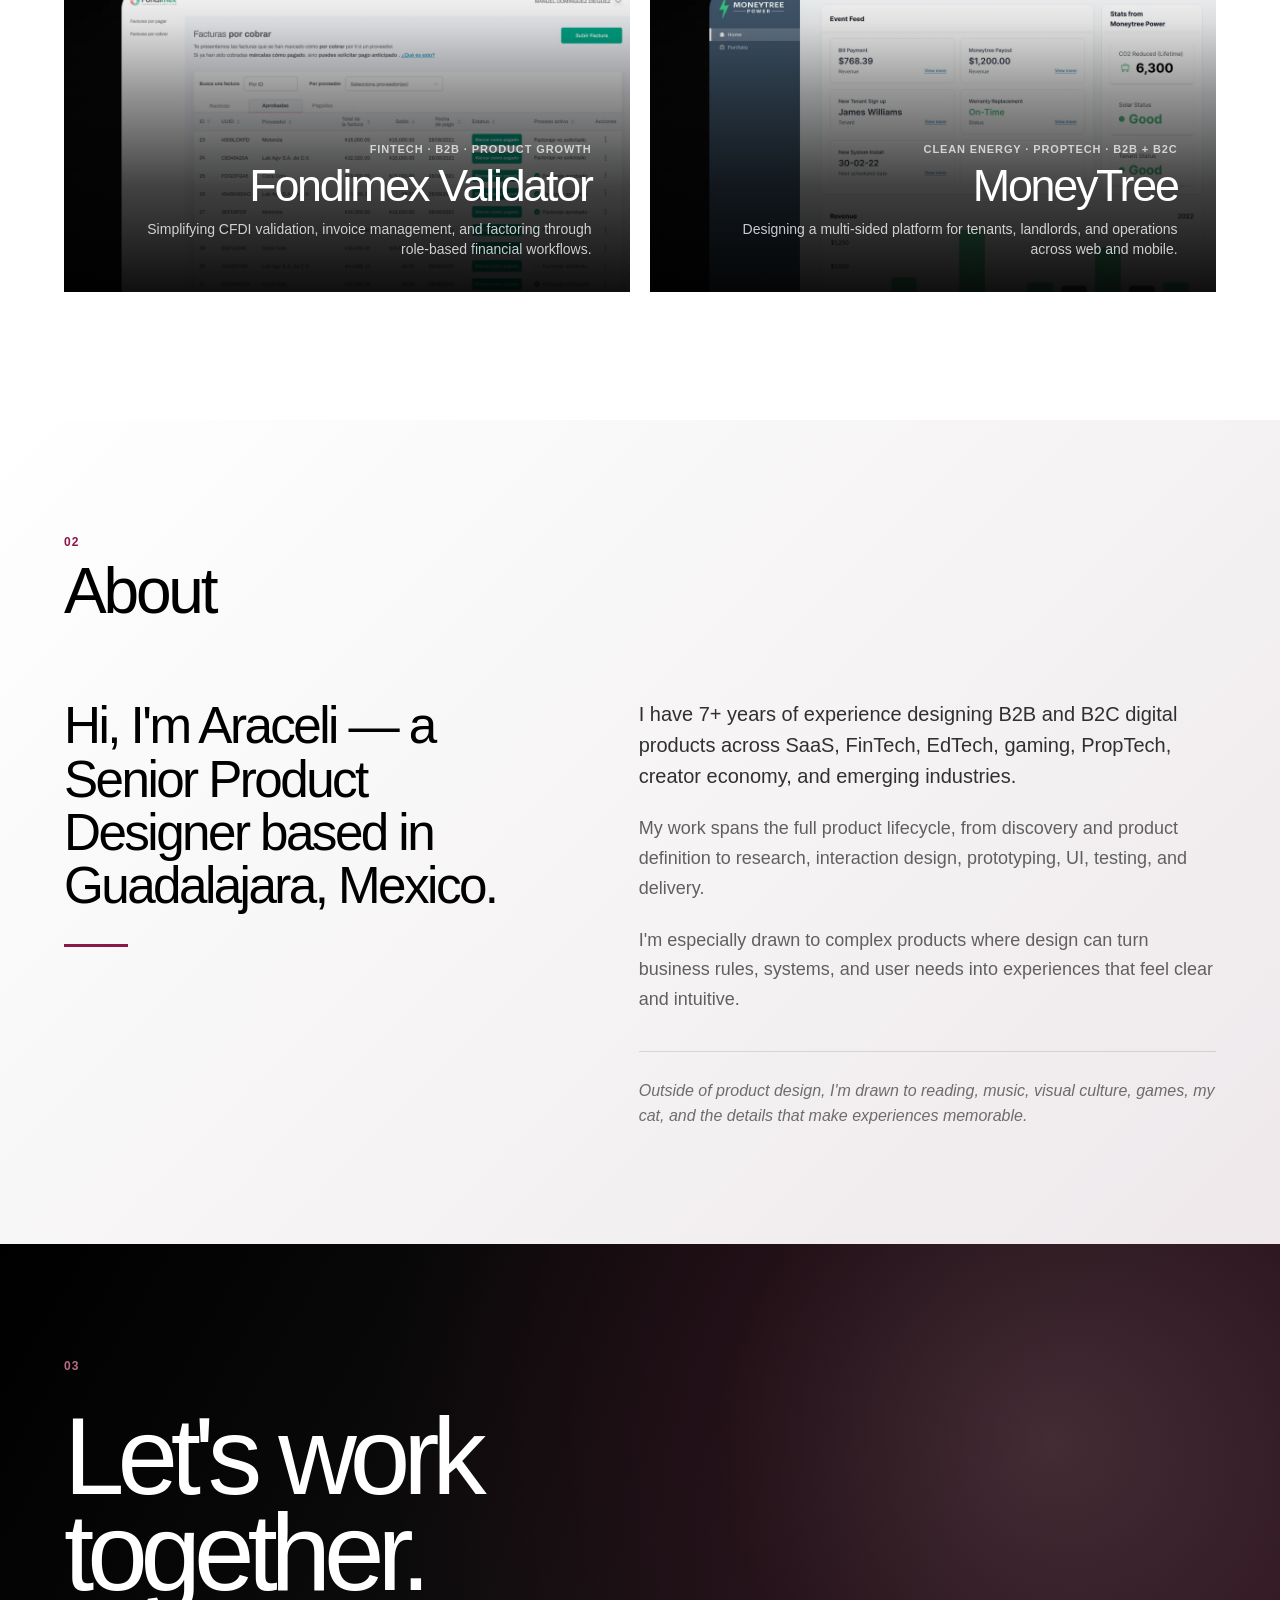
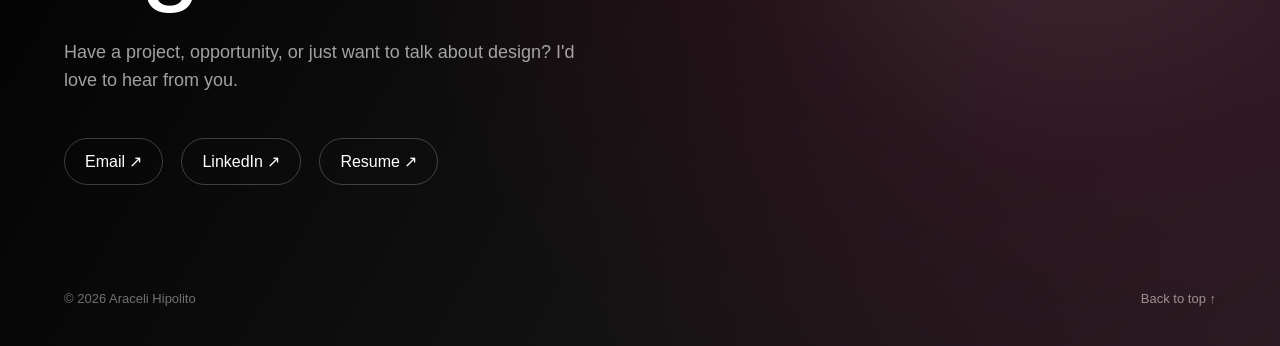
==== commit 208bbb04: "Add resume link to contact section" ====
--- a/index.html
+++ b/index.html
@@ -330,6 +330,14 @@
           LinkedIn ↗
         </a>
 
+        <a
+          href="/assets/araceli-hipolito-resume.pdf"
+          target="_blank"
+          rel="noopener noreferrer"
+        >
+          Resume ↗
+        </a>
+
       </div>
 
 
--- a/css/styles.css
+++ b/css/styles.css
@@ -75,6 +75,33 @@
 
 .nav a:hover {
   color: var(--white);
+}
+
+.nav .nav-cta {
+  padding: 10px 16px;
+
+  border-radius: 999px;
+
+  background: var(--cherry);
+  color: var(--white);
+
+  font-weight: 600;
+
+  transition:
+    background 0.2s ease,
+    transform 0.2s ease;
+}
+
+.nav .nav-cta:hover {
+  background: var(--soft-cherry);
+  color: var(--white);
+
+  transform: translateY(-2px);
+}
+
+.nav .nav-cta:focus-visible {
+  outline: 2px solid var(--white);
+  outline-offset: 3px;
 }
 
 /* HERO */
@@ -187,6 +214,10 @@
     display: none;
   }
 
+  .nav .nav-cta {
+    padding: 9px 12px;
+  }
+
   .hero {
     min-height: 92svh;
     padding-top: 120px;
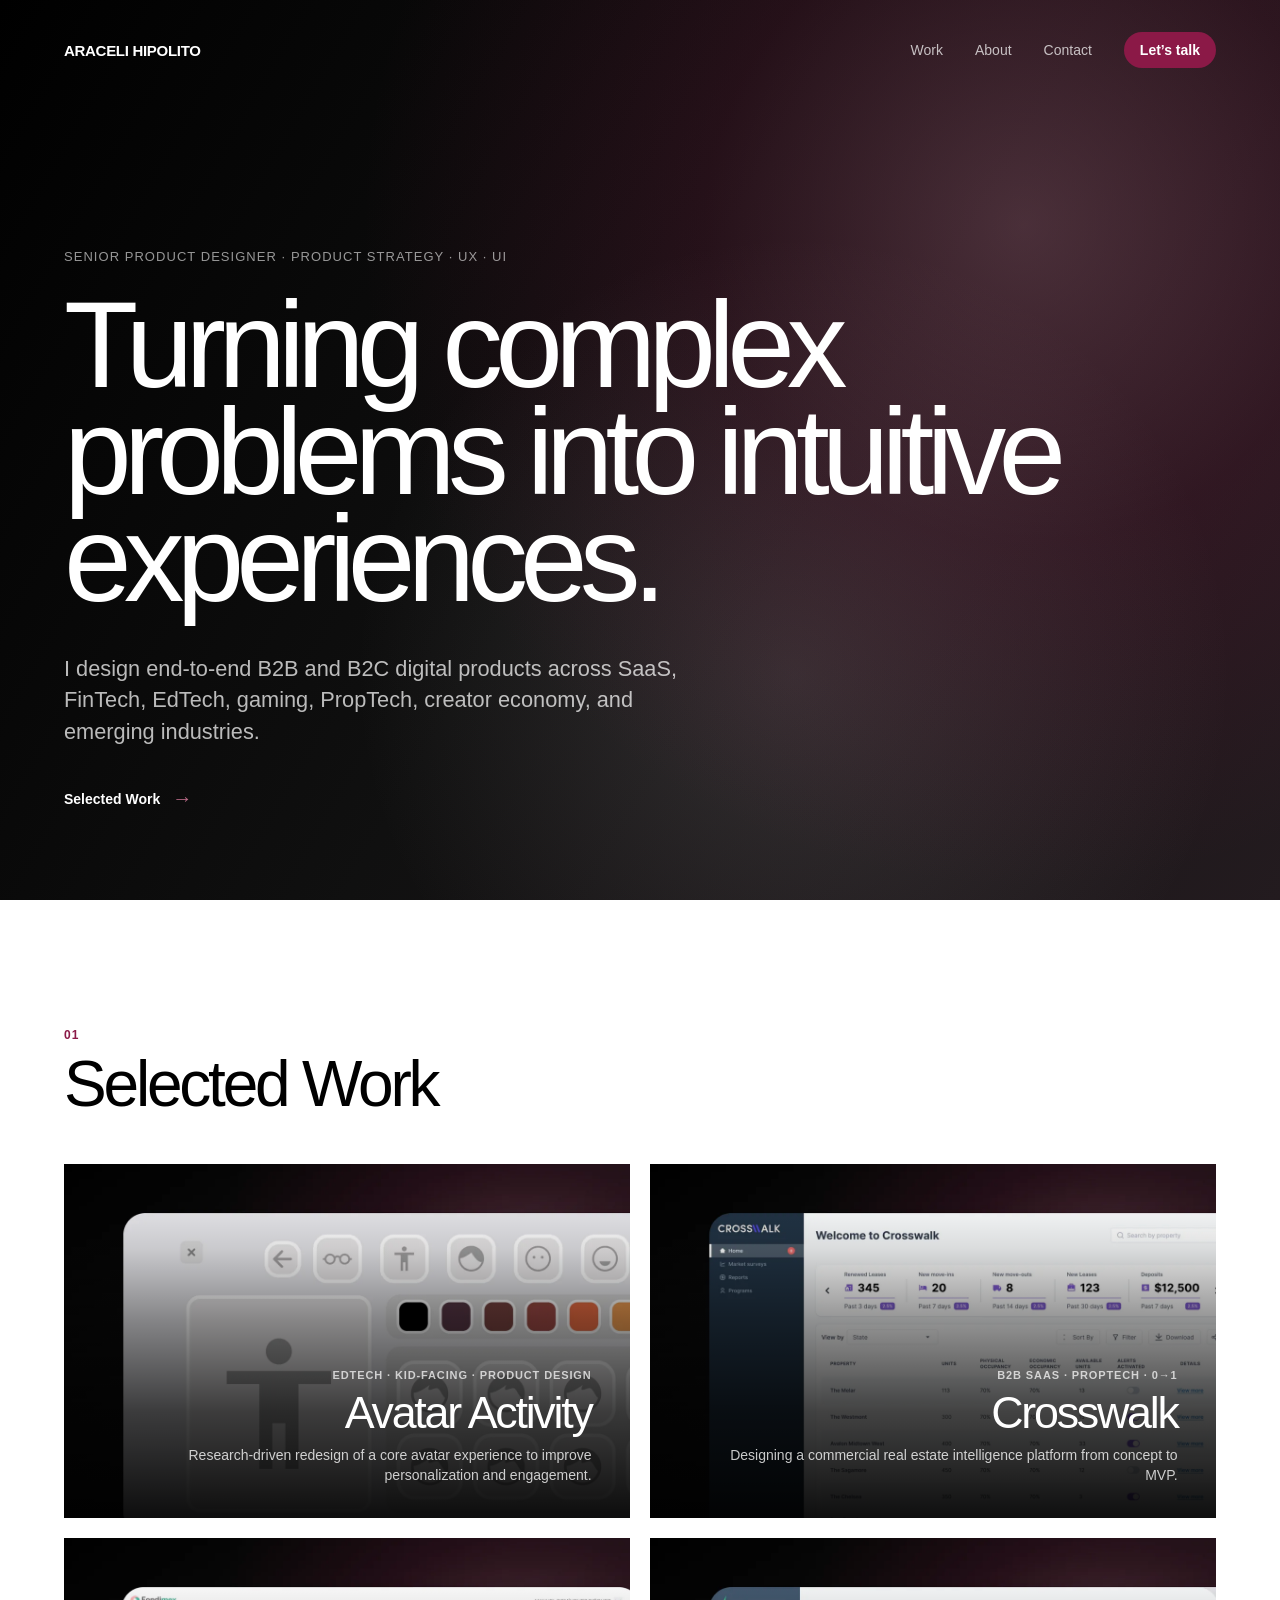
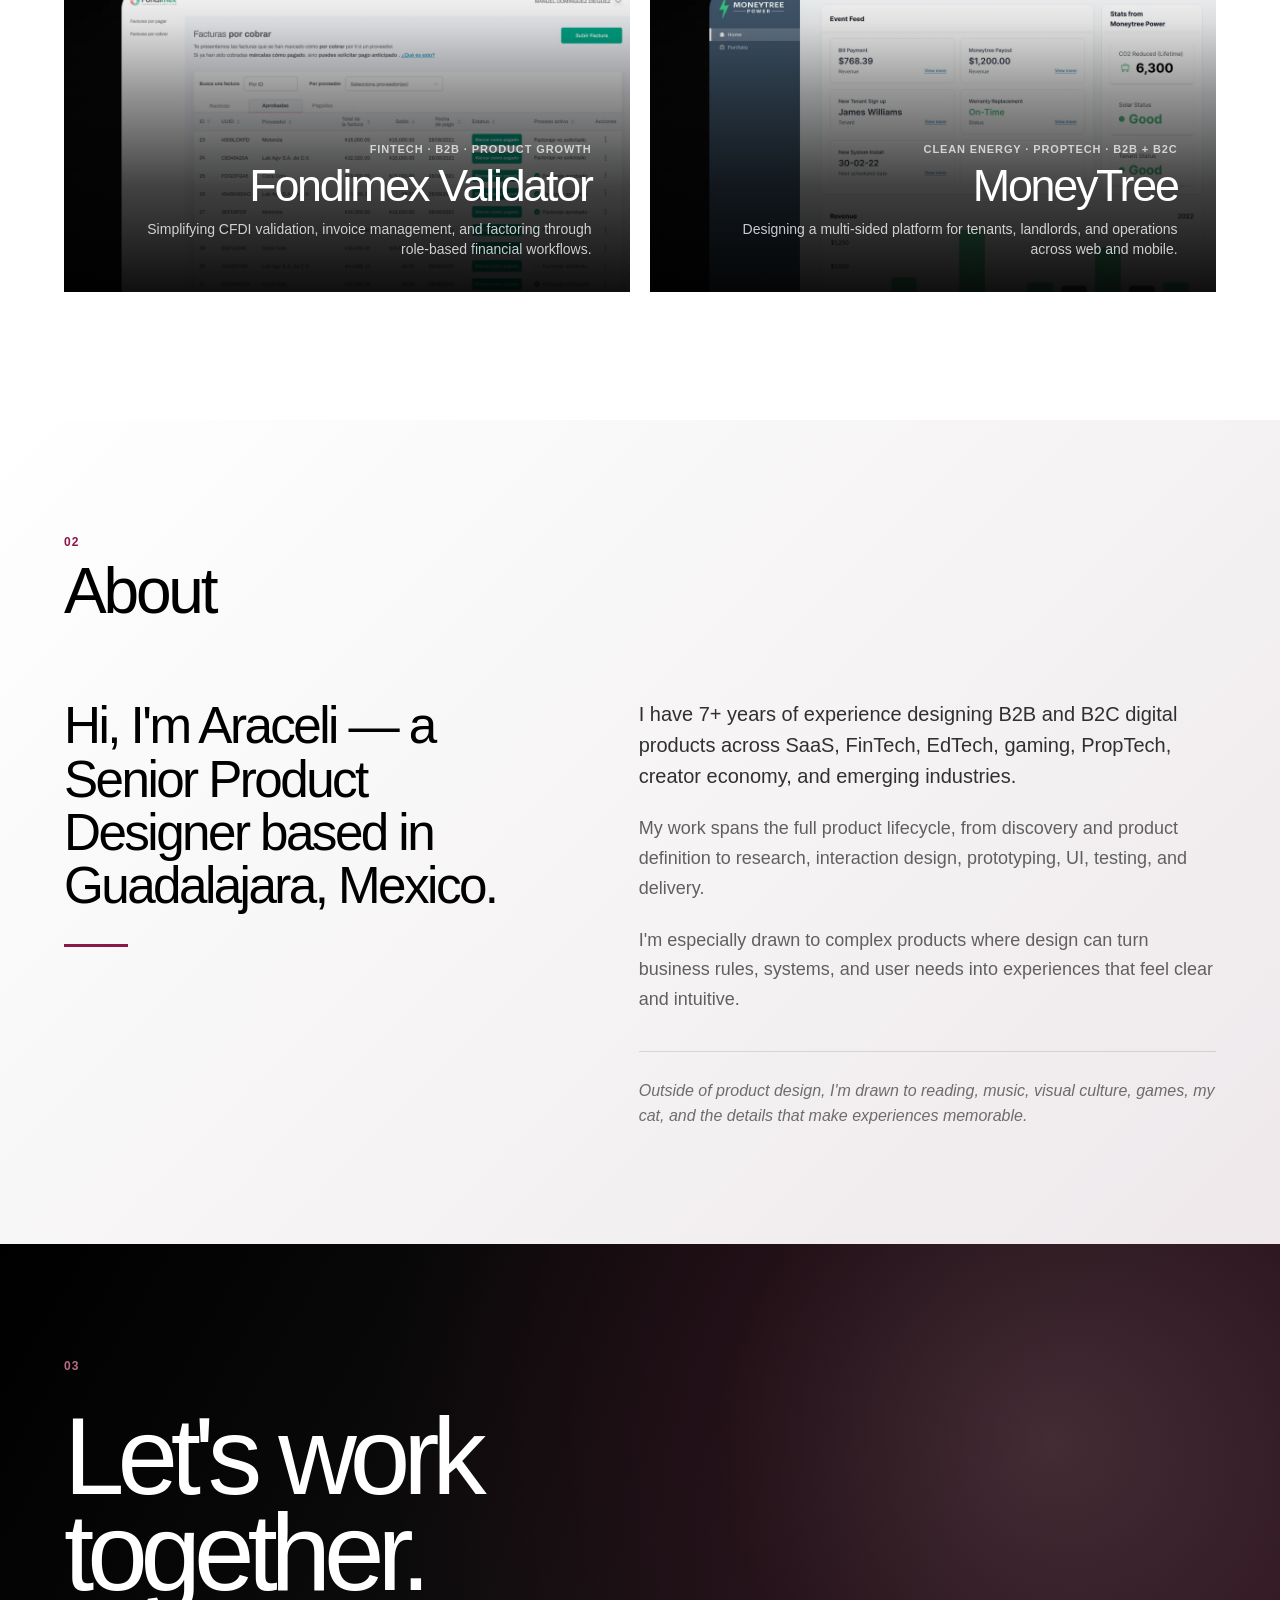
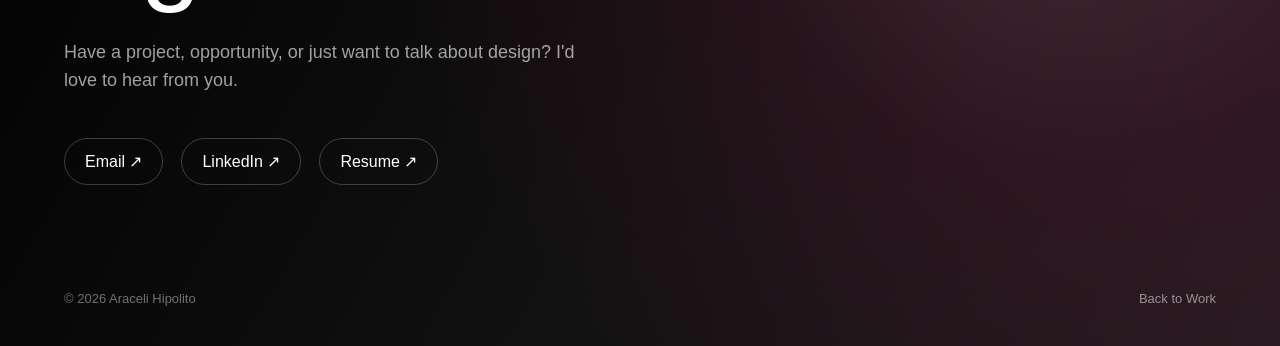
==== commit 5db919eb: "Align Avatar footer links" ====
--- a/index.html
+++ b/index.html
@@ -42,11 +42,10 @@
       ARACELI HIPOLITO
     </a>
 
-    <nav class="nav">
+    <nav class="nav desktop-nav">
       <a href="#work">Work</a>
       <a href="#about">About</a>
       <a href="#contact">Contact</a>
-
       <a
         href="mailto:araceli.hipolito@gmail.com"
         class="nav-cta"
@@ -55,6 +54,46 @@
       </a>
     </nav>
 
+    <div class="mobile-actions">
+
+      <a
+        href="mailto:araceli.hipolito@gmail.com"
+        class="mobile-cta"
+      >
+        Let’s talk
+      </a>
+
+      <button
+        class="menu-toggle"
+        type="button"
+        aria-expanded="false"
+        aria-controls="mobile-menu"
+        aria-label="Open navigation menu"
+      >
+        <span></span>
+        <span></span>
+      </button>
+
+    </div>
+
+    <nav
+      class="mobile-menu"
+      id="mobile-menu"
+      aria-label="Mobile navigation"
+      hidden
+    >
+      <a href="#work">Work</a>
+      <a href="#about">About</a>
+      <a href="#contact">Contact</a>
+      <a
+        href="/assets/araceli-hipolito-resume.pdf"
+        target="_blank"
+        rel="noopener noreferrer"
+      >
+        Resume &#8599;&#65038;
+      </a>
+    </nav>
+
   </header>
 
 
@@ -319,7 +358,7 @@
       <div class="contact-links">
 
         <a href="mailto:araceli.hipolito@gmail.com">
-          Email ↗
+          Email &#8599;&#65038;
         </a>
 
         <a
@@ -327,7 +366,7 @@
           target="_blank"
           rel="noopener noreferrer"
         >
-          LinkedIn ↗
+          LinkedIn &#8599;&#65038;
         </a>
 
         <a
@@ -335,7 +374,7 @@
           target="_blank"
           rel="noopener noreferrer"
         >
-          Resume ↗
+          Resume &#8599;&#65038;
         </a>
 
       </div>
@@ -347,9 +386,9 @@
           © 2026 Araceli Hipolito
         </p>
 
-        <a href="#">
-          Back to top ↑
-        </a>
+        <a href="../index.html#work">
+  Back to Work
+</a>
 
       </div>
 
@@ -358,6 +397,8 @@
 
   </main>
 
+  <script src="js/menu.js" defer></script>
+
 </body>
 
 </html>
--- a/css/styles.css
+++ b/css/styles.css
@@ -102,6 +102,11 @@
 .nav .nav-cta:focus-visible {
   outline: 2px solid var(--white);
   outline-offset: 3px;
+}
+
+.mobile-actions,
+.mobile-menu {
+  display: none;
 }
 
 /* HERO */
@@ -201,21 +206,130 @@
 
 /* MOBILE */
 
-@media (max-width: 700px) {
+@media (max-width: 760px) {
   .site-header {
     padding-top: 24px;
   }
 
-  .nav {
-    gap: 18px;
+  .desktop-nav {
+    display: none;
   }
 
   .nav a:nth-child(2) {
     display: none;
   }
 
-  .nav .nav-cta {
-    padding: 9px 12px;
+  .logo {
+    position: relative;
+    z-index: 2;
+
+    white-space: nowrap;
+  }
+
+  .mobile-actions {
+    position: relative;
+    z-index: 2;
+
+    display: flex;
+    align-items: center;
+    gap: 12px;
+  }
+
+  .mobile-cta {
+    display: inline-flex;
+    align-items: center;
+
+    padding: 9px 14px;
+
+    border-radius: 999px;
+
+    background: var(--cherry);
+    color: var(--white);
+
+    font-size: 13px;
+    font-weight: 600;
+    white-space: nowrap;
+  }
+
+  .menu-toggle {
+    width: 40px;
+    height: 40px;
+
+    display: flex;
+    flex-direction: column;
+    align-items: center;
+    justify-content: center;
+    gap: 6px;
+
+    padding: 0;
+    border: 1px solid rgba(255, 255, 255, 0.22);
+    border-radius: 50%;
+
+    background: rgba(255, 255, 255, 0.06);
+
+    cursor: pointer;
+  }
+
+  .menu-toggle span {
+    width: 16px;
+    height: 1.5px;
+
+    background: var(--white);
+
+    transition:
+      transform 0.2s ease,
+      opacity 0.2s ease;
+  }
+
+  .menu-toggle[aria-expanded="true"] span:first-child {
+    transform: translateY(3.75px) rotate(45deg);
+  }
+
+  .menu-toggle[aria-expanded="true"] span:last-child {
+    transform: translateY(-3.75px) rotate(-45deg);
+  }
+
+  .menu-toggle:focus-visible,
+  .mobile-cta:focus-visible {
+    outline: 2px solid var(--white);
+    outline-offset: 3px;
+  }
+
+  .mobile-menu {
+    position: absolute;
+    top: calc(100% - 12px);
+    right: var(--page-padding);
+    left: var(--page-padding);
+    z-index: 1;
+
+    flex-direction: column;
+
+    padding: 74px 24px 24px;
+    border: 1px solid rgba(255, 255, 255, 0.12);
+    border-radius: 24px;
+
+    background: rgba(15, 10, 12, 0.96);
+    box-shadow: 0 20px 50px rgba(0, 0, 0, 0.32);
+  }
+
+  .mobile-menu:not([hidden]) {
+    display: flex;
+  }
+
+  .mobile-menu a {
+    padding: 14px 0;
+
+    border-bottom: 1px solid rgba(255, 255, 255, 0.12);
+
+    color: rgba(255, 255, 255, 0.78);
+
+    font-size: 20px;
+    font-weight: 500;
+  }
+
+  .mobile-menu a:last-child {
+    border-bottom: 0;
+    color: var(--soft-cherry);
   }
 
   .hero {
@@ -535,6 +649,41 @@
   letter-spacing: -0.02em;
 }
 
+.case-header-actions {
+  display: flex;
+  align-items: center;
+  gap: 40px;
+}
+
+.case-header-cta {
+  display: inline-flex;
+  align-items: center;
+
+  padding: 9px 15px;
+  border-radius: 999px;
+
+  background: var(--cherry);
+  color: var(--white);
+
+  font-size: 13px;
+  font-weight: 600;
+  white-space: nowrap;
+
+  transition:
+    background 0.2s ease,
+    transform 0.2s ease;
+}
+
+.case-header-cta:hover {
+  background: var(--soft-cherry);
+  transform: translateY(-2px);
+}
+
+.case-header-cta:focus-visible {
+  outline: 2px solid var(--white);
+  outline-offset: 3px;
+}
+
 
 /* CASE STUDY BASE */
 
@@ -873,6 +1022,79 @@
 
 
 /* ========================================
+   CASE STUDY — CONTACT FOOTER
+======================================== */
+
+.case-contact-footer {
+  display: flex;
+  justify-content: space-between;
+  align-items: center;
+
+  gap: 32px;
+
+  padding:
+    32px
+    var(--page-padding);
+
+  border-top: 1px solid rgba(255, 255, 255, 0.14);
+
+  background: var(--black);
+  color: var(--white);
+}
+
+.case-contact-copy p {
+  color: var(--dusty-gray);
+
+  font-size: 13px;
+  line-height: 1.4;
+}
+
+.case-contact-copy {
+  display: flex;
+  align-items: center;
+
+  gap: 22px;
+}
+
+.case-contact-cta {
+  display: inline-block;
+
+  color: var(--cherry);
+
+  font-size: 16px;
+  font-weight: 600;
+  line-height: 1;
+  white-space: nowrap;
+
+  transition: color 0.2s ease;
+}
+
+.case-contact-cta:hover {
+  color: var(--white);
+}
+
+.case-contact-links {
+  display: flex;
+  flex-wrap: wrap;
+  justify-content: flex-end;
+
+  gap: 12px 22px;
+}
+
+.case-contact-links a {
+  color: var(--cherry);
+
+  font-size: 14px;
+
+  transition: color 0.2s ease;
+}
+
+.case-contact-links a:hover {
+  color: var(--white);
+}
+
+
+/* ========================================
    TABLET
 ======================================== */
 
@@ -909,6 +1131,16 @@
 
   .case-logo {
     display: none;
+  }
+
+  .case-header-actions {
+    gap: 0;
+  }
+
+  .case-header-cta {
+    padding: 8px 13px;
+
+    font-size: 12px;
   }
 
   .case-hero {
@@ -1067,6 +1299,32 @@
     padding:
       54px
       var(--page-padding);
+  }
+
+
+  /* CONTACT FOOTER */
+
+  .case-contact-footer {
+    flex-direction: column;
+    align-items: flex-start;
+
+    gap: 24px;
+
+    padding:
+      32px
+      var(--page-padding);
+  }
+
+  .case-contact-copy {
+    flex-wrap: wrap;
+
+    gap: 10px 18px;
+  }
+
+  .case-contact-links {
+    justify-content: flex-start;
+
+    gap: 14px 20px;
   }
 
 }
@@ -1645,3 +1903,26 @@
 
   object-fit: contain;
 }
+/* CASE STUDY — FINAL CONTACT FIX */
+
+.case-contact-cta,
+.case-contact-links a {
+  color: #ffffff;
+}
+
+.case-contact-links {
+  align-items: center;
+}
+
+.case-contact-links a {
+  display: inline-flex;
+  align-items: center;
+
+  min-height: 24px;
+  line-height: 1.2;
+}
+
+.case-contact-cta:hover,
+.case-contact-links a:hover {
+  color: var(--soft-cherry);
+}
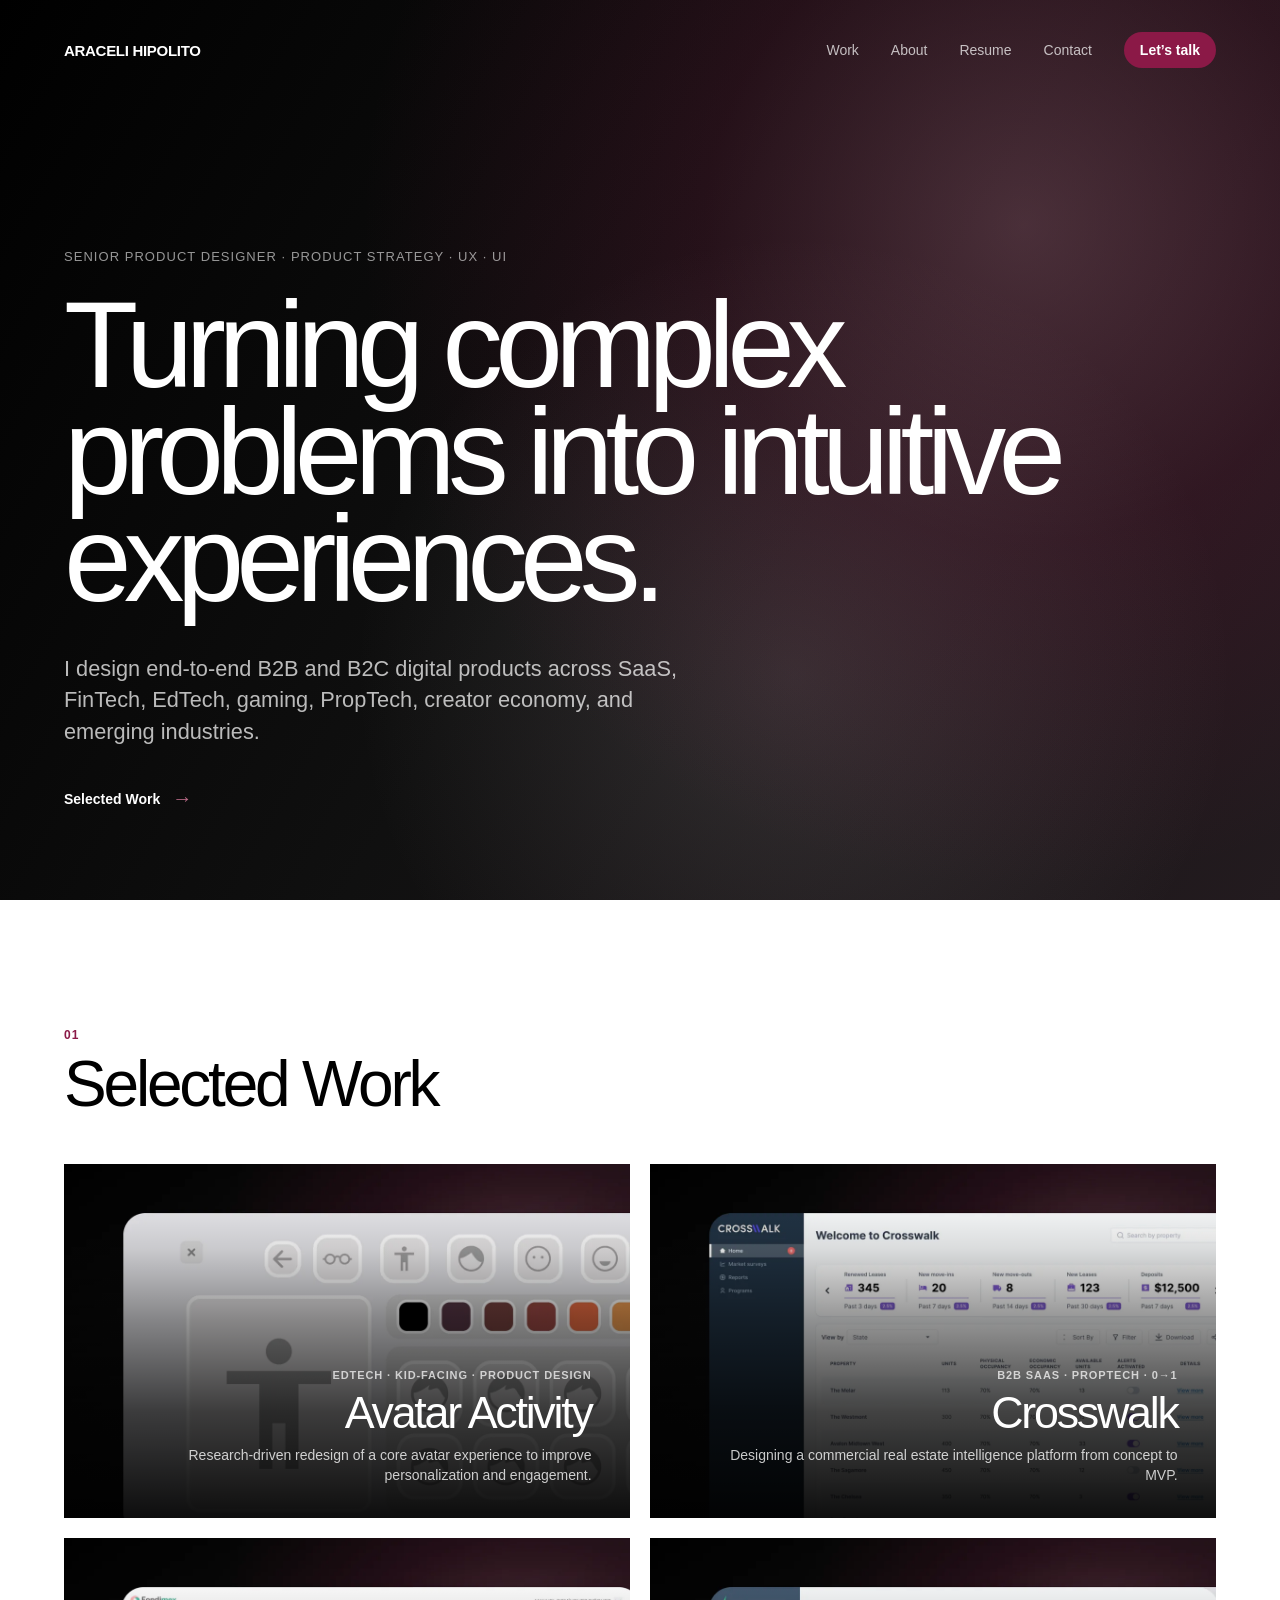
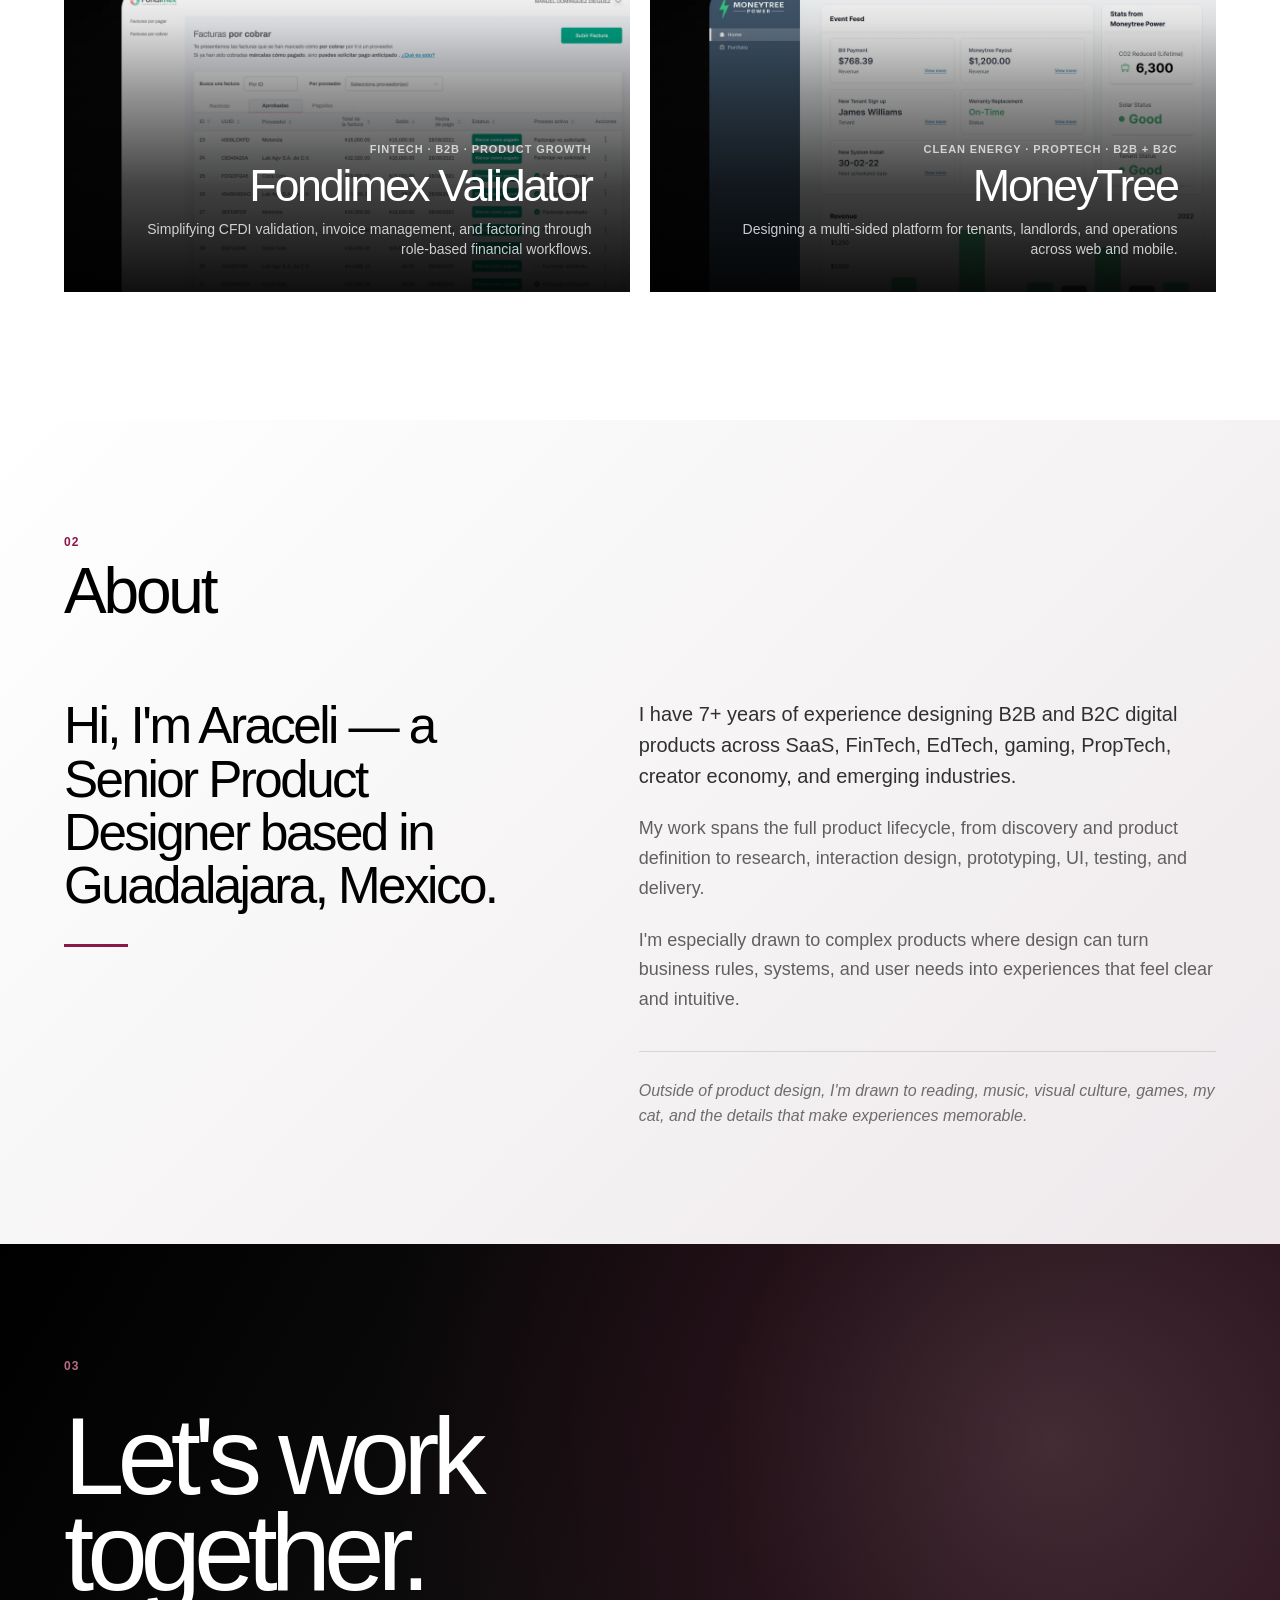
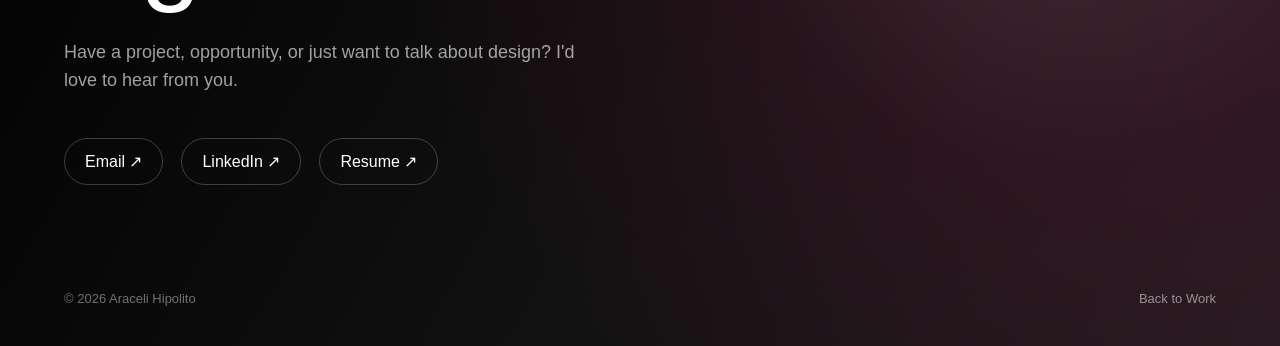
==== commit effc3aa7: "Add resume link to desktop navigation" ====
--- a/index.html
+++ b/index.html
@@ -45,7 +45,17 @@
     <nav class="nav desktop-nav">
       <a href="#work">Work</a>
       <a href="#about">About</a>
+
+      <a
+        href="/assets/araceli-hipolito-resume.pdf"
+        target="_blank"
+        rel="noopener noreferrer"
+      >
+        Resume
+      </a>
+
       <a href="#contact">Contact</a>
+
       <a
         href="mailto:araceli.hipolito@gmail.com"
         class="nav-cta"
@@ -85,6 +95,7 @@
       <a href="#work">Work</a>
       <a href="#about">About</a>
       <a href="#contact">Contact</a>
+
       <a
         href="/assets/araceli-hipolito-resume.pdf"
         target="_blank"
@@ -387,8 +398,8 @@
         </p>
 
         <a href="../index.html#work">
-  Back to Work
-</a>
+          Back to Work
+        </a>
 
       </div>
 
